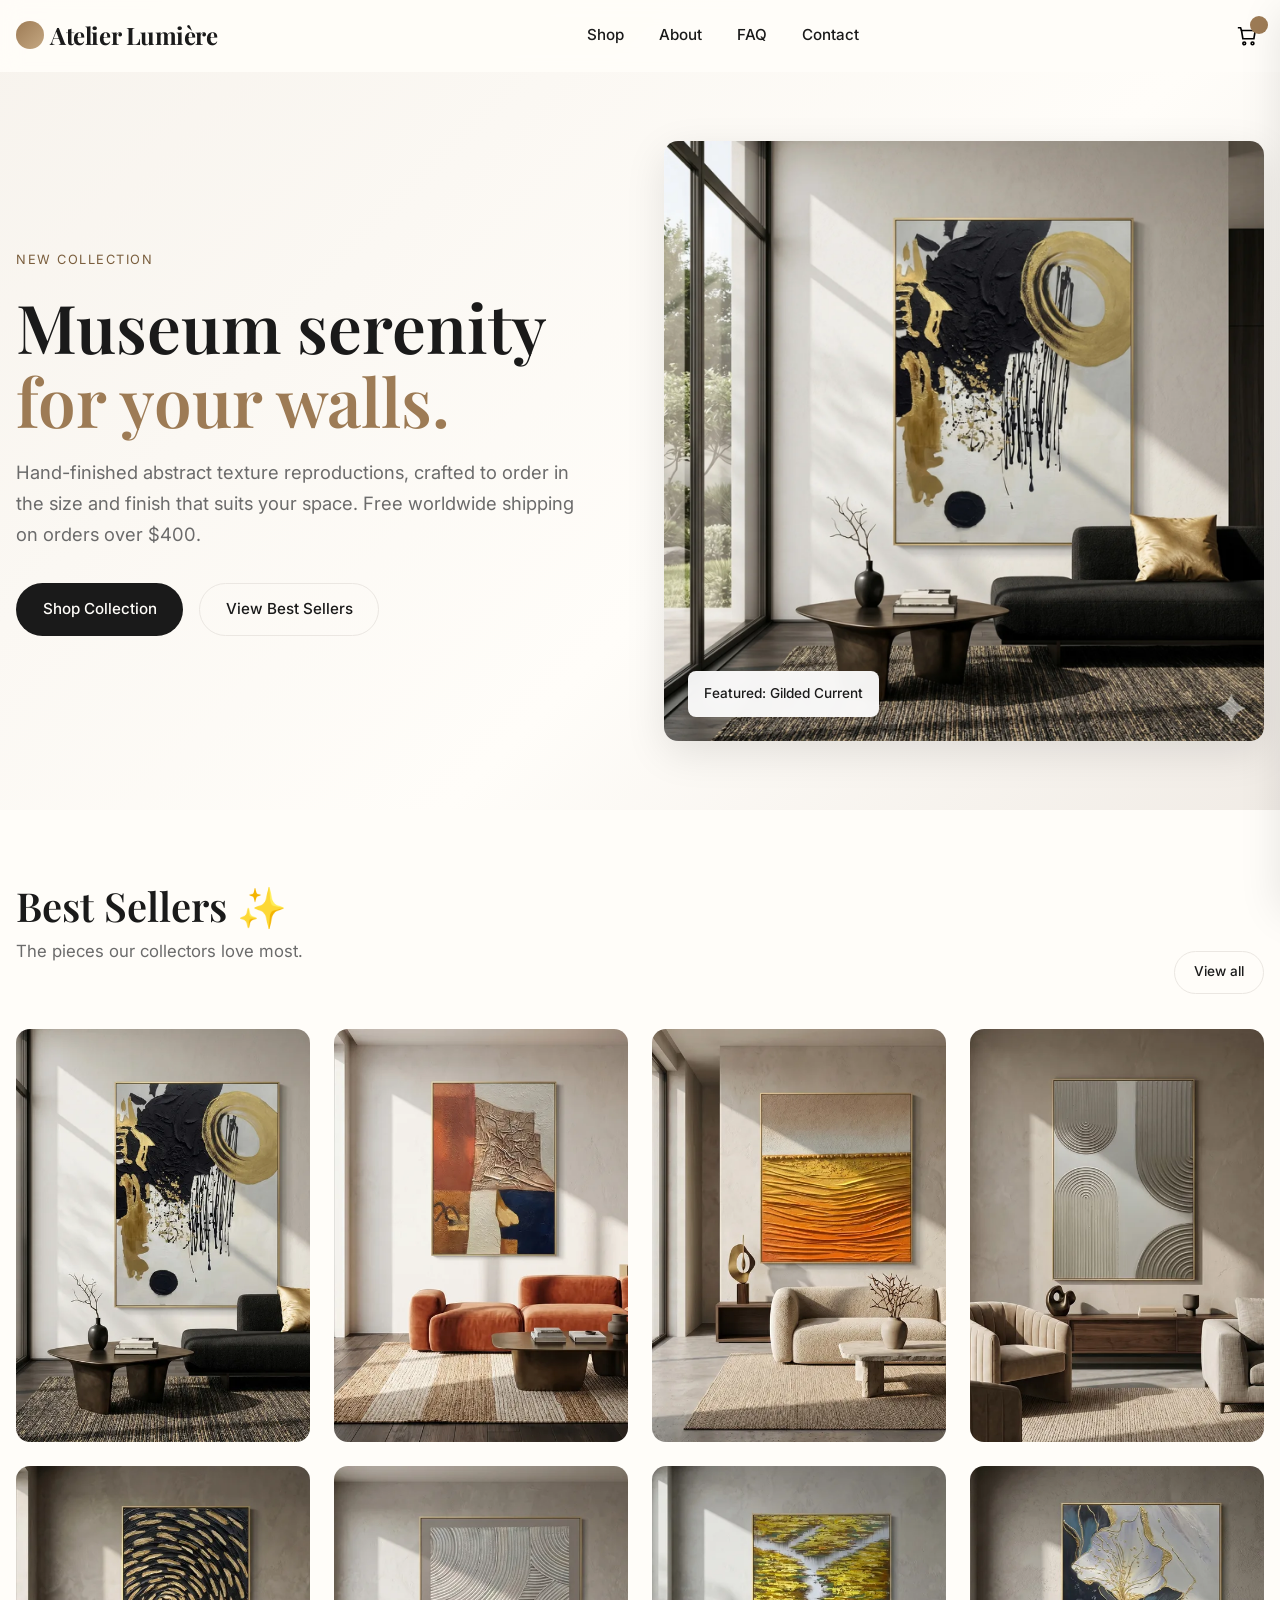
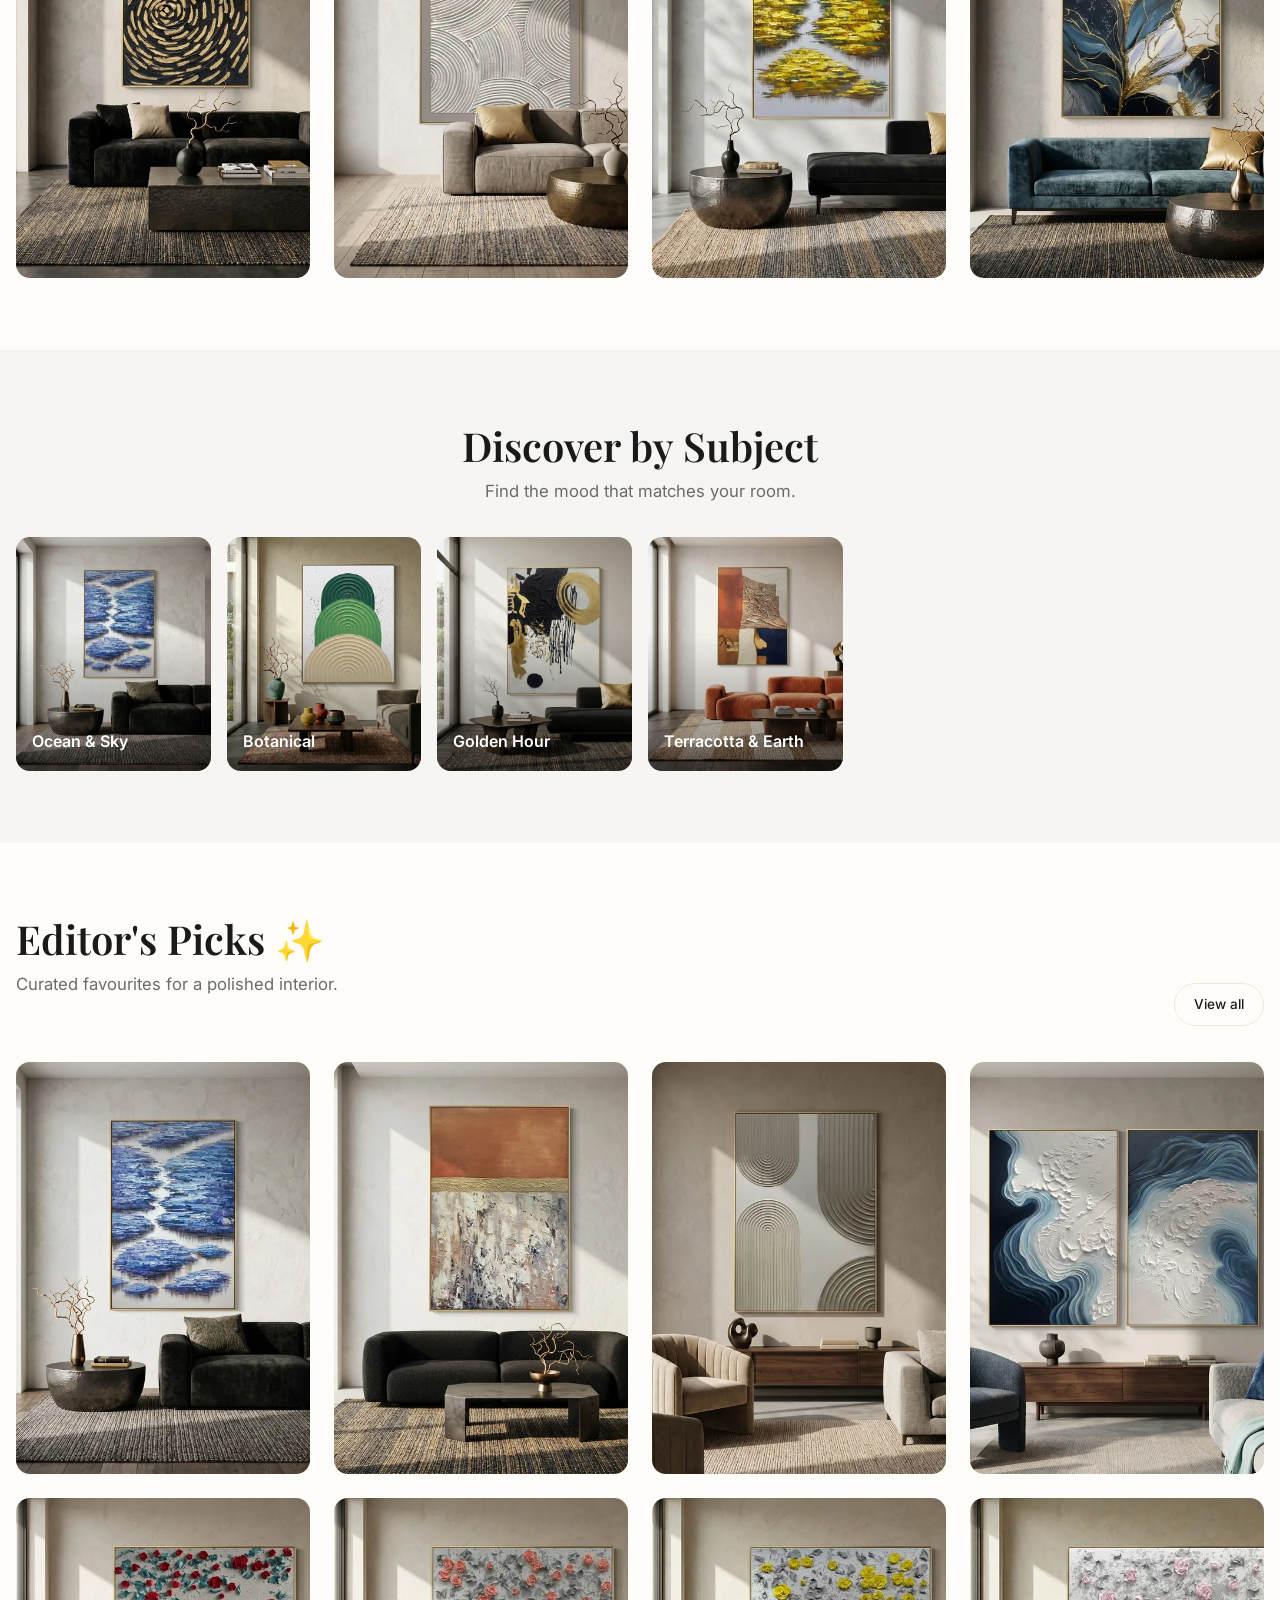
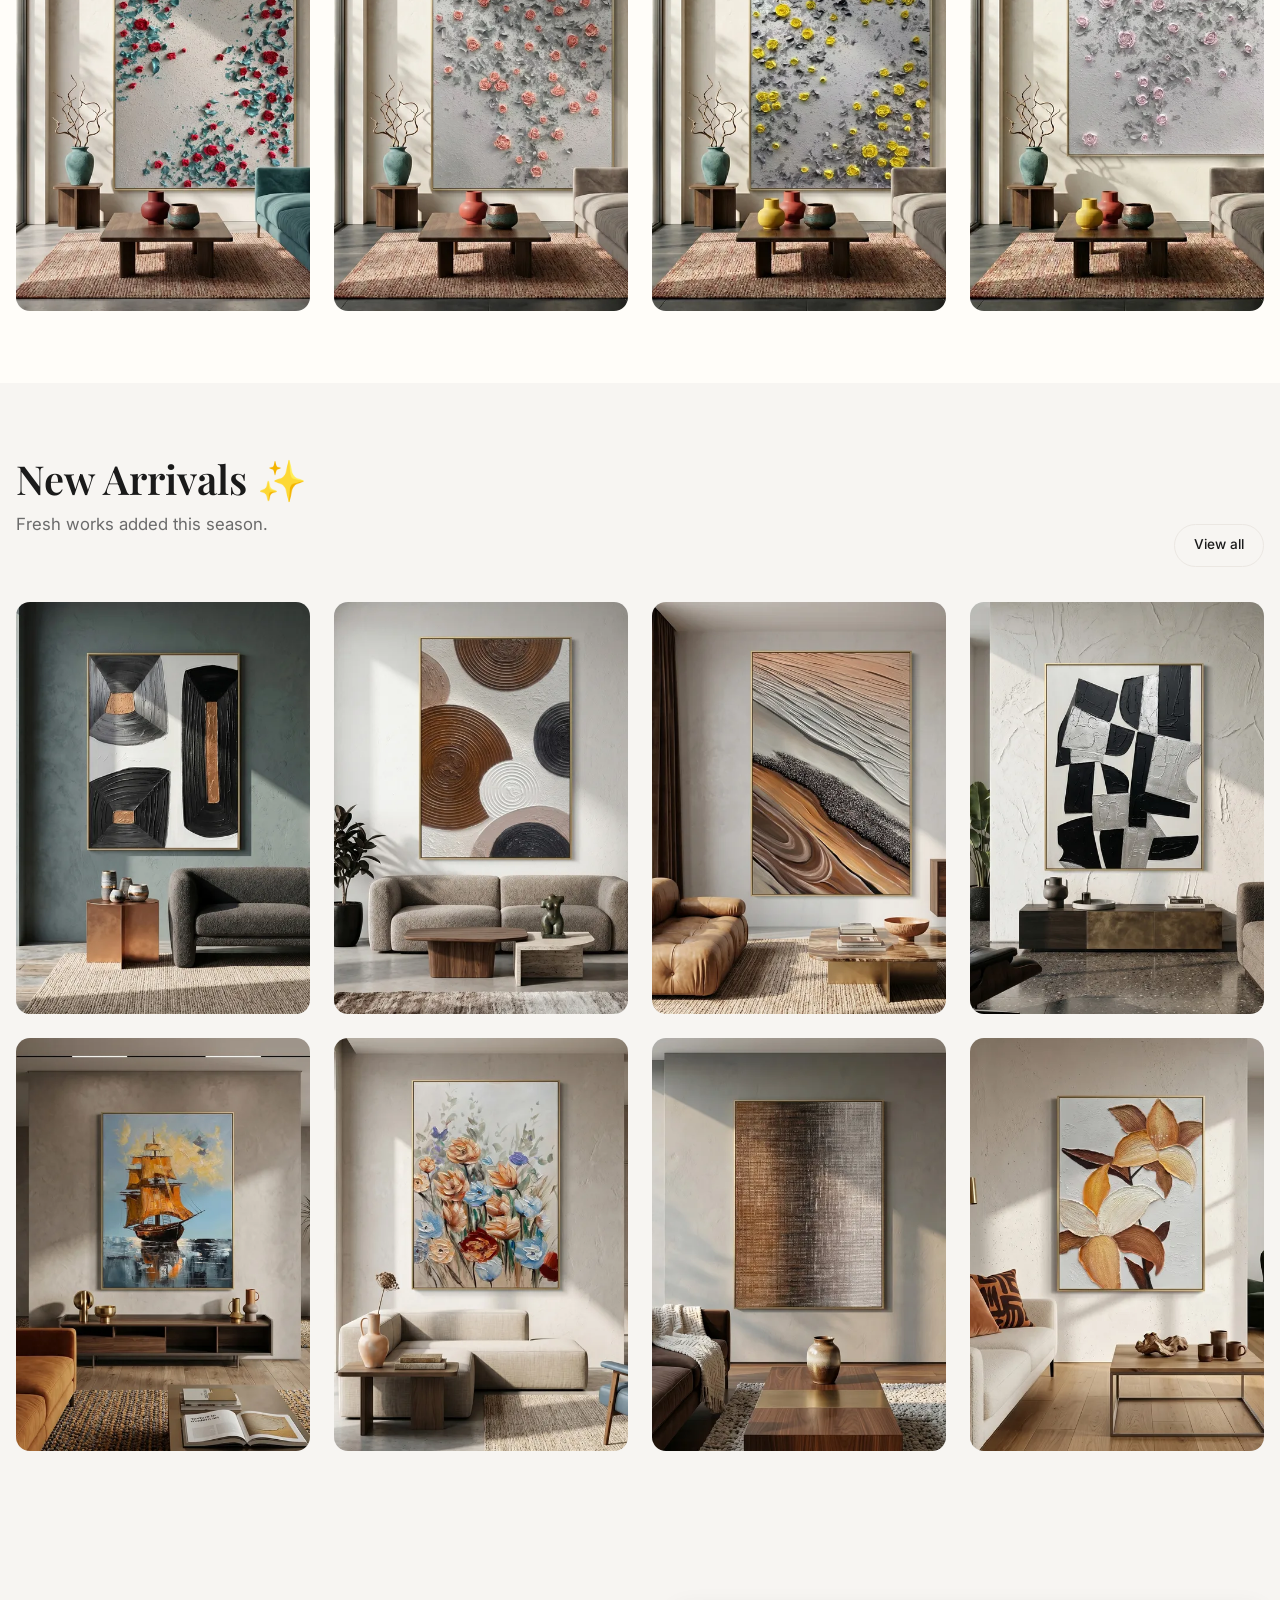
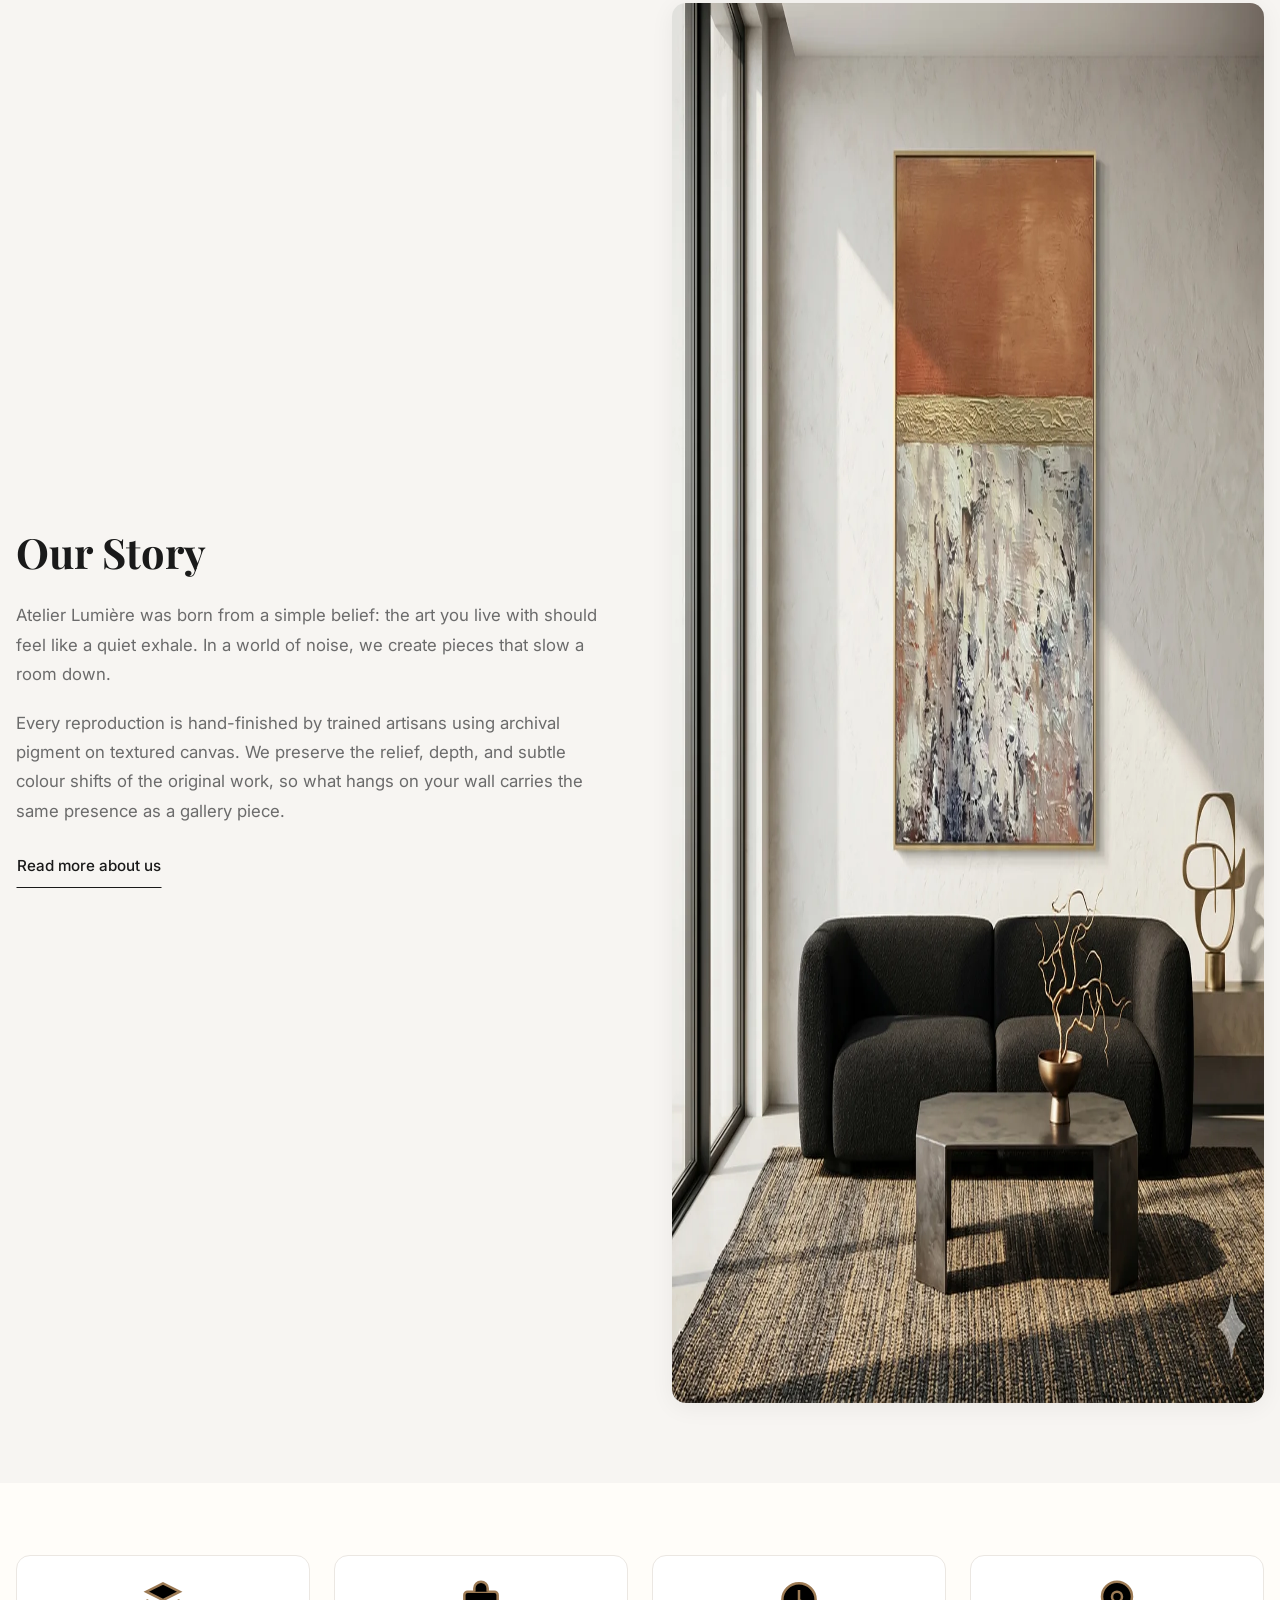
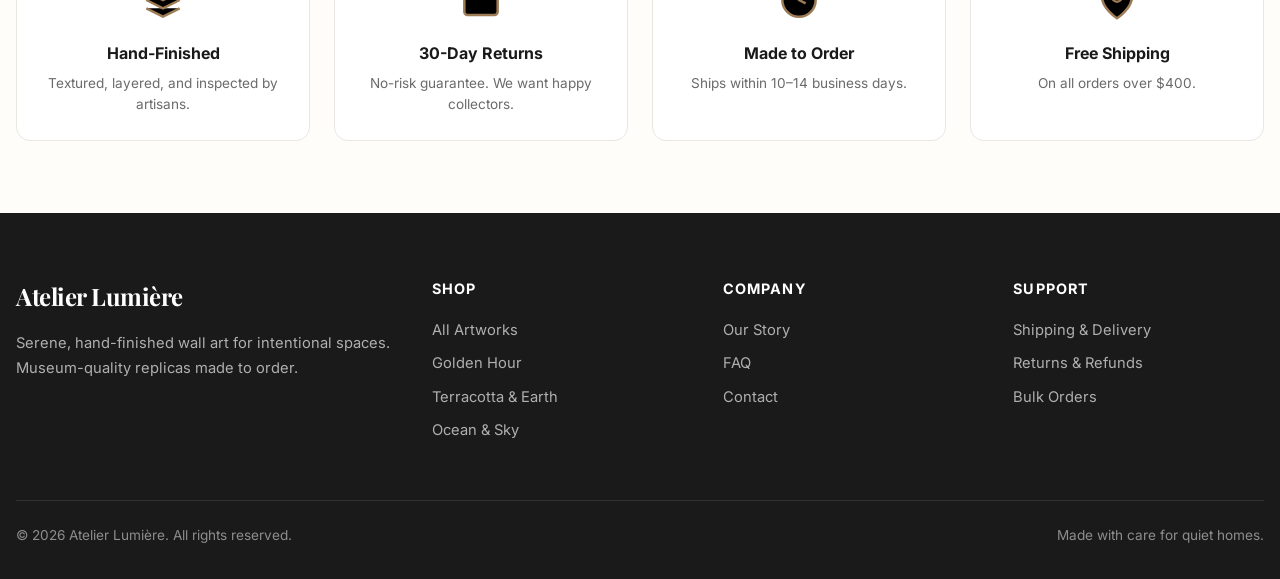
==== index.html @ 98a7af16 "Move site to repo root so static hosts (Vercel/GitHub Pages) find index.html" ====
<!DOCTYPE html>
<html lang="en">
<head>
  <meta charset="UTF-8">
  <meta name="viewport" content="width=device-width, initial-scale=1.0">
  <title>Atelier Lumière | Hand-Finished Wall Art Replicas</title>
  <meta name="description" content="Serene, hand-finished wall art reproductions. Abstract texture 3D canvases crafted to order for intentional spaces.">
  <link rel="stylesheet" href="css/style.css">
  <link rel="icon" type="image/svg+xml" href="data:image/svg+xml,%3Csvg xmlns='http://www.w3.org/2000/svg' viewBox='0 0 100 100'%3E%3Ccircle cx='50' cy='50' r='50' fill='%239d7b55'/%3E%3C/svg%3E">
</head>
<body data-page="home">
  <a class="sr-only" href="#main">Skip to content</a>

  <header class="header">
    <div class="container header-inner">
      <a href="index.html" class="logo" aria-label="Atelier Lumière home">
        <span class="logo-mark" aria-hidden="true"></span>
        Atelier Lumière
      </a>
      <nav>
        <ul class="nav-links">
          <li><a href="shop.html">Shop</a></li>
          <li><a href="about.html">About</a></li>
          <li><a href="faq.html">FAQ</a></li>
          <li><a href="contact.html">Contact</a></li>
        </ul>
      </nav>
      <div class="header-actions">
        <button class="icon-btn" data-cart-toggle aria-label="Open cart">
          <svg viewBox="0 0 24 24"><path d="M6 6h15l-1.5 9h-12z"/><circle cx="9" cy="20" r="1.5"/><circle cx="18" cy="20" r="1.5"/><path d="M6 6L5 3H2"/></svg>
          <span class="cart-count" aria-hidden="true"></span>
        </button>
        <button class="icon-btn menu-toggle" aria-label="Open menu">
          <svg viewBox="0 0 24 24"><path d="M3 6h18M3 12h18M3 18h18"/></svg>
        </button>
      </div>
    </div>
  </header>

  <main id="main">
    <section class="hero">
      <div class="container hero-grid">
        <div class="hero-content">
          <span class="hero-tag">New Collection</span>
          <h1 class="hero-title">Museum serenity <span>for your walls.</span></h1>
          <p class="hero-lead">Hand-finished abstract texture reproductions, crafted to order in the size and finish that suits your space. Free worldwide shipping on orders over $400.</p>
          <div class="hero-actions">
            <a href="shop.html" class="btn btn-primary">Shop Collection</a>
            <a href="#best-sellers" class="btn btn-outline">View Best Sellers</a>
          </div>
        </div>
        <div class="hero-image">
          <img src="assets/products/ra-001-detail.webp" alt="Featured abstract wall art in a modern living room" width="1400" height="1400">
          <div class="hero-badge">Featured: Gilded Current</div>
        </div>
      </div>
    </section>

    <section class="section" id="best-sellers">
      <div class="container">
        <div class="section-header">
          <div>
            <h2 class="section-title">Best Sellers ✨</h2>
            <p class="section-subtitle">The pieces our collectors love most.</p>
          </div>
          <a href="shop.html" class="btn btn-outline btn-sm">View all</a>
        </div>
        <div class="product-grid" id="best-sellers-grid"></div>
      </div>
    </section>

    <section class="section" style="background: var(--bg-2);">
      <div class="container">
        <div class="text-center" style="margin-bottom: 2rem;">
          <h2 class="section-title">Discover by Subject</h2>
          <p class="section-subtitle">Find the mood that matches your room.</p>
        </div>
        <div class="category-grid" id="subject-grid"></div>
      </div>
    </section>

    <section class="section">
      <div class="container">
        <div class="section-header">
          <div>
            <h2 class="section-title">Editor's Picks ✨</h2>
            <p class="section-subtitle">Curated favourites for a polished interior.</p>
          </div>
          <a href="shop.html" class="btn btn-outline btn-sm">View all</a>
        </div>
        <div class="product-grid" id="editors-grid"></div>
      </div>
    </section>

    <section class="section" style="background: var(--bg-2);">
      <div class="container">
        <div class="section-header">
          <div>
            <h2 class="section-title">New Arrivals ✨</h2>
            <p class="section-subtitle">Fresh works added this season.</p>
          </div>
          <a href="shop.html" class="btn btn-outline btn-sm">View all</a>
        </div>
        <div class="product-grid" id="new-grid"></div>
      </div>
    </section>

    <section class="story-band">
      <div class="container story-grid">
        <div class="story-text">
          <h2>Our Story</h2>
          <p>Atelier Lumière was born from a simple belief: the art you live with should feel like a quiet exhale. In a world of noise, we create pieces that slow a room down.</p>
          <p>Every reproduction is hand-finished by trained artisans using archival pigment on textured canvas. We preserve the relief, depth, and subtle colour shifts of the original work, so what hangs on your wall carries the same presence as a gallery piece.</p>
          <a href="about.html" class="btn btn-ghost">Read more about us</a>
        </div>
        <div class="story-image">
          <img src="assets/products/ra-010-detail.webp" alt="A textured wall art piece in a serene interior" width="1400" height="1400">
        </div>
      </div>
    </section>

    <section class="section">
      <div class="container">
        <div class="features-grid">
          <div class="feature">
            <svg class="feature-icon" viewBox="0 0 24 24"><path d="M12 2L2 7l10 5 10-5-10-5zM2 17l10 5 10-5M2 12l10 5 10-5"/></svg>
            <h3>Hand-Finished</h3>
            <p>Textured, layered, and inspected by artisans.</p>
          </div>
          <div class="feature">
            <svg class="feature-icon" viewBox="0 0 24 24"><rect x="2" y="7" width="20" height="14" rx="2"/><path d="M16 7V5a4 4 0 0 0-8 0v2"/></svg>
            <h3>30-Day Returns</h3>
            <p>No-risk guarantee. We want happy collectors.</p>
          </div>
          <div class="feature">
            <svg class="feature-icon" viewBox="0 0 24 24"><circle cx="12" cy="12" r="10"/><path d="M12 6v6l4 2"/></svg>
            <h3>Made to Order</h3>
            <p>Ships within 10–14 business days.</p>
          </div>
          <div class="feature">
            <svg class="feature-icon" viewBox="0 0 24 24"><path d="M21 10c0 7-9 13-9 13s-9-6-9-13a9 9 0 0 1 18 0z"/><circle cx="12" cy="10" r="3"/></svg>
            <h3>Free Shipping</h3>
            <p>On all orders over $400.</p>
          </div>
        </div>
      </div>
    </section>
  </main>

  <footer class="footer">
    <div class="container">
      <div class="footer-grid">
        <div class="footer-brand">
          <a href="index.html" class="logo" aria-label="Atelier Lumière home">
            <span class="logo-mark" aria-hidden="true"></span>
            Atelier Lumière
          </a>
          <p>Serene, hand-finished wall art for intentional spaces. Museum-quality replicas made to order.</p>
        </div>
        <div>
          <h4>Shop</h4>
          <a href="shop.html">All Artworks</a>
          <a href="shop.html?family=golden-hour">Golden Hour</a>
          <a href="shop.html?family=terracotta">Terracotta & Earth</a>
          <a href="shop.html?family=ocean-sky">Ocean &amp; Sky</a>
        </div>
        <div>
          <h4>Company</h4>
          <a href="about.html">Our Story</a>
          <a href="faq.html">FAQ</a>
          <a href="contact.html">Contact</a>
        </div>
        <div>
          <h4>Support</h4>
          <a href="faq.html">Shipping & Delivery</a>
          <a href="faq.html">Returns & Refunds</a>
          <a href="contact.html">Bulk Orders</a>
        </div>
      </div>
      <div class="footer-bottom">
        <span>&copy; <span id="year"></span> Atelier Lumière. All rights reserved.</span>
        <span>Made with care for quiet homes.</span>
      </div>
    </div>
  </footer>

  <script>document.getElementById('year').textContent = new Date().getFullYear();</script>
  <script src="js/data.js"></script>
  <script src="js/cart.js"></script>
  <script src="js/main.js"></script>
</body>
</html>
---- css/style.css ----
/* ===== Design System ===== */
@import url('https://fonts.googleapis.com/css2?family=Inter:wght@300;400;500;600&family=Playfair+Display:wght@500;600;700&display=swap');

:root {
  --bg: #fffdf9;
  --bg-2: #f7f5f2;
  --text: #1a1a1a;
  --text-muted: #6b6b6b;
  --accent: #9d7b55;
  --accent-dark: #7a5e3d;
  --accent-light: #c5a882;
  --border: #ebe7e2;
  --card: #ffffff;
  --shadow: 0 4px 24px rgba(0, 0, 0, 0.06);
  --shadow-lg: 0 12px 40px rgba(0, 0, 0, 0.10);
  --radius: 14px;
  --radius-sm: 8px;
  --font-body: 'Inter', system-ui, -apple-system, BlinkMacSystemFont, sans-serif;
  --font-heading: 'Playfair Display', Georgia, 'Times New Roman', serif;
  --max-width: 1320px;
  --header-h: 72px;
}

* { box-sizing: border-box; }
html { scroll-behavior: smooth; }
body {
  margin: 0;
  font-family: var(--font-body);
  color: var(--text);
  background: var(--bg);
  line-height: 1.6;
  -webkit-font-smoothing: antialiased;
}
img { max-width: 100%; display: block; }
a { color: inherit; text-decoration: none; }
ul, ol { margin: 0; padding: 0; list-style: none; }
h1, h2, h3, h4, h5, h6, p { margin: 0; }
button { font-family: inherit; cursor: pointer; }

.container {
  width: min(100% - 2rem, var(--max-width));
  margin: 0 auto;
}

.section { padding: 4.5rem 0; }
.section-title {
  font-family: var(--font-heading);
  font-size: clamp(1.7rem, 4vw, 2.5rem);
  font-weight: 600;
  line-height: 1.2;
  margin-bottom: 0.5rem;
}
.section-subtitle {
  color: var(--text-muted);
  font-size: 1.05rem;
  margin-bottom: 2rem;
}

/* ===== Header ===== */
.header {
  position: fixed;
  inset: 0 0 auto 0;
  z-index: 100;
  height: var(--header-h);
  background: rgba(255, 253, 249, 0.92);
  backdrop-filter: blur(10px);
  border-bottom: 1px solid transparent;
  transition: border-color 0.3s, box-shadow 0.3s;
}
.header.scrolled { border-color: var(--border); box-shadow: 0 2px 14px rgba(0,0,0,0.04); }
.header-inner {
  height: 100%;
  display: flex;
  align-items: center;
  justify-content: space-between;
  gap: 1rem;
}
.logo {
  font-family: var(--font-heading);
  font-size: 1.5rem;
  font-weight: 700;
  letter-spacing: -0.02em;
  display: flex;
  align-items: center;
  gap: 0.4rem;
}
.logo-mark {
  width: 28px; height: 28px; border-radius: 50%;
  background: linear-gradient(135deg, var(--accent), var(--accent-light));
}
.nav-links {
  display: flex;
  gap: 2.2rem;
  font-size: 0.95rem;
  font-weight: 500;
}
.nav-links a { position: relative; padding: 0.25rem 0; }
.nav-links a::after {
  content: ''; position: absolute; left: 0; right: 0; bottom: 0;
  height: 1.5px; background: var(--accent); transform: scaleX(0); transform-origin: left;
  transition: transform 0.25s;
}
.nav-links a:hover::after, .nav-links a.active::after { transform: scaleX(1); }

.header-actions { display: flex; align-items: center; gap: 1.2rem; }
.icon-btn {
  background: none; border: none; padding: 0.4rem; position: relative;
  display: inline-flex; align-items: center; justify-content: center;
}
.icon-btn svg { width: 22px; height: 22px; stroke: currentColor; fill: none; stroke-width: 1.8; }
.cart-count {
  position: absolute; top: -2px; right: -4px;
  min-width: 18px; height: 18px; border-radius: 9px;
  background: var(--accent); color: #fff; font-size: 0.65rem; font-weight: 600;
  display: grid; place-items: center; padding: 0 4px;
}
.menu-toggle { display: none; }

/* ===== Buttons ===== */
.btn {
  display: inline-flex; align-items: center; justify-content: center; gap: 0.5rem;
  padding: 0.85rem 1.6rem; border-radius: 999px; font-size: 0.95rem; font-weight: 500;
  border: 1px solid transparent; transition: transform 0.15s, background 0.2s, border-color 0.2s, color 0.2s;
}
.btn:hover { transform: translateY(-1px); }
.btn-primary { background: var(--text); color: var(--bg); }
.btn-primary:hover { background: #333; }
.btn-secondary { background: var(--accent); color: #fff; }
.btn-secondary:hover { background: var(--accent-dark); }
.btn-outline { background: transparent; color: var(--text); border-color: var(--border); }
.btn-outline:hover { border-color: var(--text); }
.btn-ghost { background: transparent; color: var(--text); padding: 0.5rem 0; border-radius: 0; border-bottom: 1px solid var(--text); }
.btn-block { width: 100%; }
.btn-sm { padding: 0.6rem 1.2rem; font-size: 0.85rem; }

/* ===== Hero ===== */
.hero {
  min-height: 90vh; padding-top: var(--header-h);
  display: grid; place-items: center; position: relative; overflow: hidden;
  background: linear-gradient(135deg, #f7f3ed 0%, #fffdf9 60%, #f1ece6 100%);
}
.hero-grid {
  display: grid; grid-template-columns: 1fr 1fr; gap: 3rem; align-items: center;
}
.hero-content { max-width: 560px; }
.hero-tag {
  display: inline-flex; align-items: center; gap: 0.5rem;
  font-size: 0.8rem; text-transform: uppercase; letter-spacing: 0.12em;
  color: var(--accent-dark); margin-bottom: 1.2rem;
}
.hero-title {
  font-family: var(--font-heading); font-size: clamp(2.4rem, 5.5vw, 4.2rem);
  font-weight: 600; line-height: 1.1; margin-bottom: 1.2rem;
}
.hero-title span { color: var(--accent); }
.hero-lead {
  font-size: 1.15rem; color: var(--text-muted); margin-bottom: 2rem; line-height: 1.7;
}
.hero-actions { display: flex; gap: 1rem; flex-wrap: wrap; }
.hero-image {
  position: relative; border-radius: var(--radius); overflow: hidden;
  box-shadow: var(--shadow-lg); background: var(--card);
}
.hero-image img { width: 100%; height: auto; object-fit: cover; }
.hero-badge {
  position: absolute; bottom: 1.5rem; left: 1.5rem;
  background: rgba(255,255,255,0.94); backdrop-filter: blur(4px);
  padding: 0.75rem 1rem; border-radius: var(--radius-sm); font-size: 0.85rem; font-weight: 500;
  box-shadow: 0 2px 12px rgba(0,0,0,0.08);
}

/* ===== Product Card ===== */
.product-grid {
  display: grid;
  grid-template-columns: repeat(4, 1fr);
  gap: 1.5rem;
}
.product-card {
  position: relative; background: var(--card); border-radius: var(--radius);
  overflow: hidden; transition: transform 0.25s, box-shadow 0.25s;
}
.product-card:hover { transform: translateY(-4px); box-shadow: var(--shadow-lg); }
.card-image {
  aspect-ratio: 1 / 1; overflow: hidden; position: relative; background: var(--bg-2);
}
.card-image img {
  width: 100%; height: 100%; object-fit: cover;
  transition: transform 0.6s cubic-bezier(0.25, 0.46, 0.45, 0.94);
}
.product-card:hover .card-image img { transform: scale(1.05); }
.quick-add {
  position: absolute; left: 0.75rem; right: 0.75rem; bottom: 0.75rem;
  opacity: 0; transform: translateY(10px); transition: opacity 0.2s, transform 0.2s;
}
.product-card:hover .quick-add { opacity: 1; transform: translateY(0); }
.card-body { padding: 1rem 1.1rem 1.2rem; }
.card-title { font-size: 1rem; font-weight: 500; margin-bottom: 0.3rem; }
.card-sku { font-size: 0.75rem; color: var(--text-muted); text-transform: uppercase; letter-spacing: 0.05em; }
.card-price { margin-top: 0.6rem; font-size: 0.95rem; font-weight: 600; }
.card-price span { color: var(--text-muted); font-weight: 400; font-size: 0.85rem; }

/* ===== Section Header ===== */
.section-header {
  display: flex; align-items: flex-end; justify-content: space-between; gap: 1rem;
  margin-bottom: 2rem;
}
.section-header .btn { margin-bottom: 0.2rem; }

/* ===== Category Cards ===== */
.category-grid {
  display: grid; grid-template-columns: repeat(6, 1fr); gap: 1rem;
}
.category-card {
  position: relative; border-radius: var(--radius); overflow: hidden; aspect-ratio: 1 / 1.2;
  display: flex; align-items: flex-end; background: var(--bg-2);
}
.category-card img {
  position: absolute; inset: 0; width: 100%; height: 100%; object-fit: cover;
  transition: transform 0.5s;
}
.category-card:hover img { transform: scale(1.06); }
.category-card::after {
  content: ''; position: absolute; inset: 0;
  background: linear-gradient(to top, rgba(0,0,0,0.45) 0%, rgba(0,0,0,0) 60%);
}
.category-label {
  position: relative; z-index: 1; padding: 1rem; color: #fff;
  font-weight: 600; font-size: 1rem; width: 100%;
}

/* ===== Trust / Features ===== */
.features-grid {
  display: grid; grid-template-columns: repeat(4, 1fr); gap: 1.5rem; text-align: center;
}
.feature {
  padding: 1.5rem; border: 1px solid var(--border); border-radius: var(--radius); background: var(--card);
}
.feature-icon { width: 40px; height: 40px; margin: 0 auto 0.8rem; stroke: var(--accent); stroke-width: 1.5; }
.feature h3 { font-size: 1rem; margin-bottom: 0.4rem; }
.feature p { font-size: 0.85rem; color: var(--text-muted); }

/* ===== Story Band ===== */
.story-band {
  background: var(--bg-2); padding: 5rem 0;
}
.story-grid {
  display: grid; grid-template-columns: 1fr 1fr; gap: 4rem; align-items: center;
}
.story-text h2 { font-family: var(--font-heading); font-size: clamp(1.8rem, 3.5vw, 2.6rem); margin-bottom: 1rem; }
.story-text p { color: var(--text-muted); margin-bottom: 1.2rem; font-size: 1.05rem; line-height: 1.75; }
.story-image { border-radius: var(--radius); overflow: hidden; box-shadow: var(--shadow); }

/* ===== Footer ===== */
.footer {
  background: #1a1a1a; color: rgba(255,255,255,0.75); padding: 4rem 0 2rem; font-size: 0.92rem;
}
.footer-grid {
  display: grid; grid-template-columns: 1.5fr repeat(3, 1fr); gap: 2.5rem; margin-bottom: 3rem;
}
.footer-brand { color: #fff; }
.footer-brand .logo { color: #fff; margin-bottom: 1rem; }
.footer-brand p { line-height: 1.7; color: rgba(255,255,255,0.65); }
.footer h4 { color: #fff; font-size: 0.9rem; text-transform: uppercase; letter-spacing: 0.08em; margin-bottom: 1.2rem; }
.footer a { display: block; color: rgba(255,255,255,0.65); margin-bottom: 0.6rem; transition: color 0.2s; }
.footer a:hover { color: #fff; }
.footer-bottom {
  border-top: 1px solid rgba(255,255,255,0.1); padding-top: 1.5rem;
  display: flex; justify-content: space-between; align-items: center; gap: 1rem;
  color: rgba(255,255,255,0.5); font-size: 0.85rem;
}

/* ===== Page Header ===== */
.page-header { padding: calc(var(--header-h) + 3rem) 0 3rem; background: var(--bg-2); text-align: center; }
.page-header h1 { font-family: var(--font-heading); font-size: clamp(2rem, 4vw, 3rem); margin-bottom: 0.6rem; }
.page-header p { color: var(--text-muted); max-width: 560px; margin: 0 auto; }

/* ===== Shop Page ===== */
.shop-layout { display: grid; grid-template-columns: 240px 1fr; gap: 2.5rem; padding: 2rem 0 4rem; }
.shop-sidebar h3 { font-size: 1rem; margin-bottom: 1rem; }
.filter-group { margin-bottom: 1.5rem; }
.filter-group label { display: flex; align-items: center; gap: 0.6rem; font-size: 0.92rem; padding: 0.35rem 0; cursor: pointer; color: var(--text-muted); transition: color 0.2s; }
.filter-group label:hover, .filter-group label.active { color: var(--text); }
.filter-group input { accent-color: var(--accent); width: 16px; height: 16px; }
.shop-toolbar { display: flex; justify-content: space-between; align-items: center; margin-bottom: 1.5rem; }
.shop-toolbar select {
  border: 1px solid var(--border); background: var(--card); padding: 0.55rem 1rem; border-radius: 999px;
  font-size: 0.9rem; color: var(--text); font-family: inherit;
}
.result-count { font-size: 0.9rem; color: var(--text-muted); }

/* ===== Product Detail ===== */
.pd-grid { display: grid; grid-template-columns: 1.1fr 0.9fr; gap: 3.5rem; padding: 2.5rem 0 4rem; }
.pd-gallery { position: sticky; top: calc(var(--header-h) + 2rem); align-self: start; }
.pd-main-image { border-radius: var(--radius); overflow: hidden; background: var(--bg-2); }
.pd-main-image img { width: 100%; height: auto; }
.pd-info { max-width: 560px; }
.pd-family { color: var(--accent); font-size: 0.8rem; text-transform: uppercase; letter-spacing: 0.1em; font-weight: 600; margin-bottom: 0.6rem; }
.pd-title { font-family: var(--font-heading); font-size: clamp(1.8rem, 3.5vw, 2.6rem); line-height: 1.15; margin-bottom: 0.4rem; }
.pd-sku { font-size: 0.8rem; color: var(--text-muted); margin-bottom: 1rem; }
.pd-price { font-size: 1.8rem; font-weight: 600; margin-bottom: 1.5rem; }
.pd-desc { color: var(--text-muted); margin-bottom: 1.5rem; line-height: 1.7; }

.option-group { margin-bottom: 1.5rem; }
.option-label { display: flex; justify-content: space-between; font-size: 0.9rem; font-weight: 600; margin-bottom: 0.6rem; }
.option-label span { color: var(--text-muted); font-weight: 400; }
.option-list { display: flex; flex-wrap: wrap; gap: 0.6rem; }
.option {
  flex: 1 1 auto; min-width: 90px; text-align: center; padding: 0.7rem 0.8rem; border: 1px solid var(--border);
  border-radius: var(--radius-sm); font-size: 0.85rem; cursor: pointer; background: var(--card); transition: 0.15s;
}
.option:hover { border-color: var(--accent-light); }
.option.selected { border-color: var(--accent); background: rgba(157, 123, 85, 0.06); box-shadow: 0 0 0 1px var(--accent); }
.option-note { font-size: 0.75rem; color: var(--text-muted); display: block; margin-top: 0.2rem; }

.add-to-cart-actions { display: flex; gap: 1rem; margin-top: 2rem; }
.qty {
  display: flex; align-items: center; border: 1px solid var(--border); border-radius: var(--radius-sm); overflow: hidden;
}
.qty button { background: none; border: none; width: 42px; height: 48px; font-size: 1.1rem; }
.qty input { width: 48px; text-align: center; border: none; font-size: 0.95rem; }

.trust-pills { display: flex; gap: 1rem; flex-wrap: wrap; margin-top: 1.5rem; }
.trust-pill {
  display: flex; align-items: center; gap: 0.4rem; font-size: 0.8rem; color: var(--text-muted);
  background: var(--bg-2); padding: 0.4rem 0.8rem; border-radius: 999px;
}
.trust-pill svg { width: 14px; height: 14px; stroke: var(--accent); }

/* ===== Cart Drawer ===== */
.cart-overlay {
  position: fixed; inset: 0; background: rgba(0,0,0,0.35); z-index: 200; opacity: 0; pointer-events: none;
  transition: opacity 0.25s;
}
.cart-overlay.open { opacity: 1; pointer-events: auto; }
.cart-drawer {
  position: fixed; top: 0; right: 0; bottom: 0; width: min(100%, 420px); background: var(--card); z-index: 201;
  transform: translateX(100%); transition: transform 0.3s cubic-bezier(0.25, 0.46, 0.45, 0.94);
  display: flex; flex-direction: column; box-shadow: var(--shadow-lg);
}
.cart-drawer.open { transform: translateX(0); }
.cart-header { padding: 1.2rem; border-bottom: 1px solid var(--border); display: flex; justify-content: space-between; align-items: center; }
.cart-header h2 { font-family: var(--font-heading); font-size: 1.4rem; }
.cart-close { background: none; border: none; font-size: 1.4rem; line-height: 1; color: var(--text-muted); }
.cart-items { flex: 1; overflow-y: auto; padding: 1rem 1.2rem; }
.cart-item { display: flex; gap: 1rem; padding: 1rem 0; border-bottom: 1px solid var(--border); }
.cart-item img { width: 80px; height: 80px; object-fit: cover; border-radius: var(--radius-sm); }
.cart-item-info { flex: 1; }
.cart-item-name { font-weight: 500; font-size: 0.95rem; margin-bottom: 0.2rem; }
.cart-item-meta { font-size: 0.78rem; color: var(--text-muted); margin-bottom: 0.5rem; }
.cart-item-qty { display: flex; align-items: center; gap: 0.5rem; }
.cart-item-qty button { width: 26px; height: 26px; border-radius: 50%; border: 1px solid var(--border); background: none; font-size: 0.85rem; }
.cart-item-qty span { font-size: 0.85rem; min-width: 20px; text-align: center; }
.cart-item-price { font-weight: 600; font-size: 0.95rem; }
.cart-item-remove { color: var(--text-muted); font-size: 0.75rem; text-decoration: underline; background: none; border: none; padding: 0; margin-top: 0.5rem; }
.cart-empty { text-align: center; padding: 3rem 1rem; color: var(--text-muted); }
.cart-footer { padding: 1.2rem; border-top: 1px solid var(--border); }
.cart-subtotal { display: flex; justify-content: space-between; font-size: 1.1rem; font-weight: 600; margin-bottom: 1rem; }
.cart-note { font-size: 0.8rem; color: var(--text-muted); margin-bottom: 1rem; }

/* ===== FAQ Accordion ===== */
.accordion { max-width: 760px; margin: 0 auto; }
.accordion-item { border-bottom: 1px solid var(--border); }
.accordion-trigger {
  width: 100%; text-align: left; background: none; border: none; padding: 1.2rem 0;
  font-size: 1.05rem; font-weight: 500; display: flex; justify-content: space-between; align-items: center;
}
.accordion-trigger svg { width: 18px; height: 18px; transition: transform 0.2s; }
.accordion-item.open .accordion-trigger svg { transform: rotate(45deg); }
.accordion-content {
  max-height: 0; overflow: hidden; transition: max-height 0.25s ease-out;
}
.accordion-content-inner { padding: 0 0 1.2rem; color: var(--text-muted); line-height: 1.7; }

/* ===== Forms ===== */
.form-group { margin-bottom: 1.2rem; }
.form-group label { display: block; font-size: 0.85rem; font-weight: 500; margin-bottom: 0.4rem; }
.form-group input, .form-group textarea, .form-group select {
  width: 100%; border: 1px solid var(--border); border-radius: var(--radius-sm); padding: 0.8rem 1rem;
  font-family: inherit; font-size: 0.95rem; background: var(--card); transition: border-color 0.2s;
}
.form-group input:focus, .form-group textarea:focus, .form-group select:focus { outline: none; border-color: var(--accent); }
.contact-grid { display: grid; grid-template-columns: 1fr 1fr; gap: 3rem; align-items: start; }

/* ===== Toast ===== */
.toast {
  position: fixed; bottom: 1.5rem; left: 50%; transform: translateX(-50%) translateY(120%);
  background: var(--text); color: #fff; padding: 0.85rem 1.4rem; border-radius: 999px; font-size: 0.9rem;
  z-index: 300; box-shadow: var(--shadow-lg); transition: transform 0.3s;
}
.toast.show { transform: translateX(-50%) translateY(0); }

/* ===== Mobile ===== */
@media (max-width: 1024px) {
  .product-grid { grid-template-columns: repeat(3, 1fr); }
  .category-grid { grid-template-columns: repeat(3, 1fr); }
  .features-grid { grid-template-columns: repeat(2, 1fr); }
  .pd-grid { gap: 2rem; }
}

@media (max-width: 768px) {
  :root { --header-h: 64px; }
  .nav-links {
    position: fixed; inset: var(--header-h) 0 auto 0; background: var(--bg); flex-direction: column;
    padding: 1.5rem; gap: 1.2rem; border-bottom: 1px solid var(--border); transform: translateY(-120%); transition: transform 0.3s;
  }
  .nav-links.open { transform: translateY(0); }
  .menu-toggle { display: inline-flex; }
  .hero-grid { grid-template-columns: 1fr; }
  .hero-image { order: -1; }
  .product-grid { grid-template-columns: repeat(2, 1fr); gap: 1rem; }
  .category-grid { grid-template-columns: repeat(2, 1fr); }
  .features-grid { grid-template-columns: 1fr; }
  .story-grid, .contact-grid, .shop-layout { grid-template-columns: 1fr; }
  .pd-grid { grid-template-columns: 1fr; }
  .pd-gallery { position: static; }
  .footer-grid { grid-template-columns: 1fr 1fr; }
  .add-to-cart-actions { flex-direction: column; }
  .section-header { flex-direction: column; align-items: flex-start; gap: 0.5rem; }
}

@media (max-width: 480px) {
  .product-grid { grid-template-columns: 1fr; }
  .category-grid { grid-template-columns: 1fr 1fr; }
  .footer-grid { grid-template-columns: 1fr; }
  .hero-actions { flex-direction: column; }
  .hero-actions .btn { width: 100%; }
}

/* ===== Utility ===== */
.text-center { text-align: center; }
.sr-only { position: absolute; width: 1px; height: 1px; padding: 0; margin: -1px; overflow: hidden; clip: rect(0,0,0,0); border: 0; }
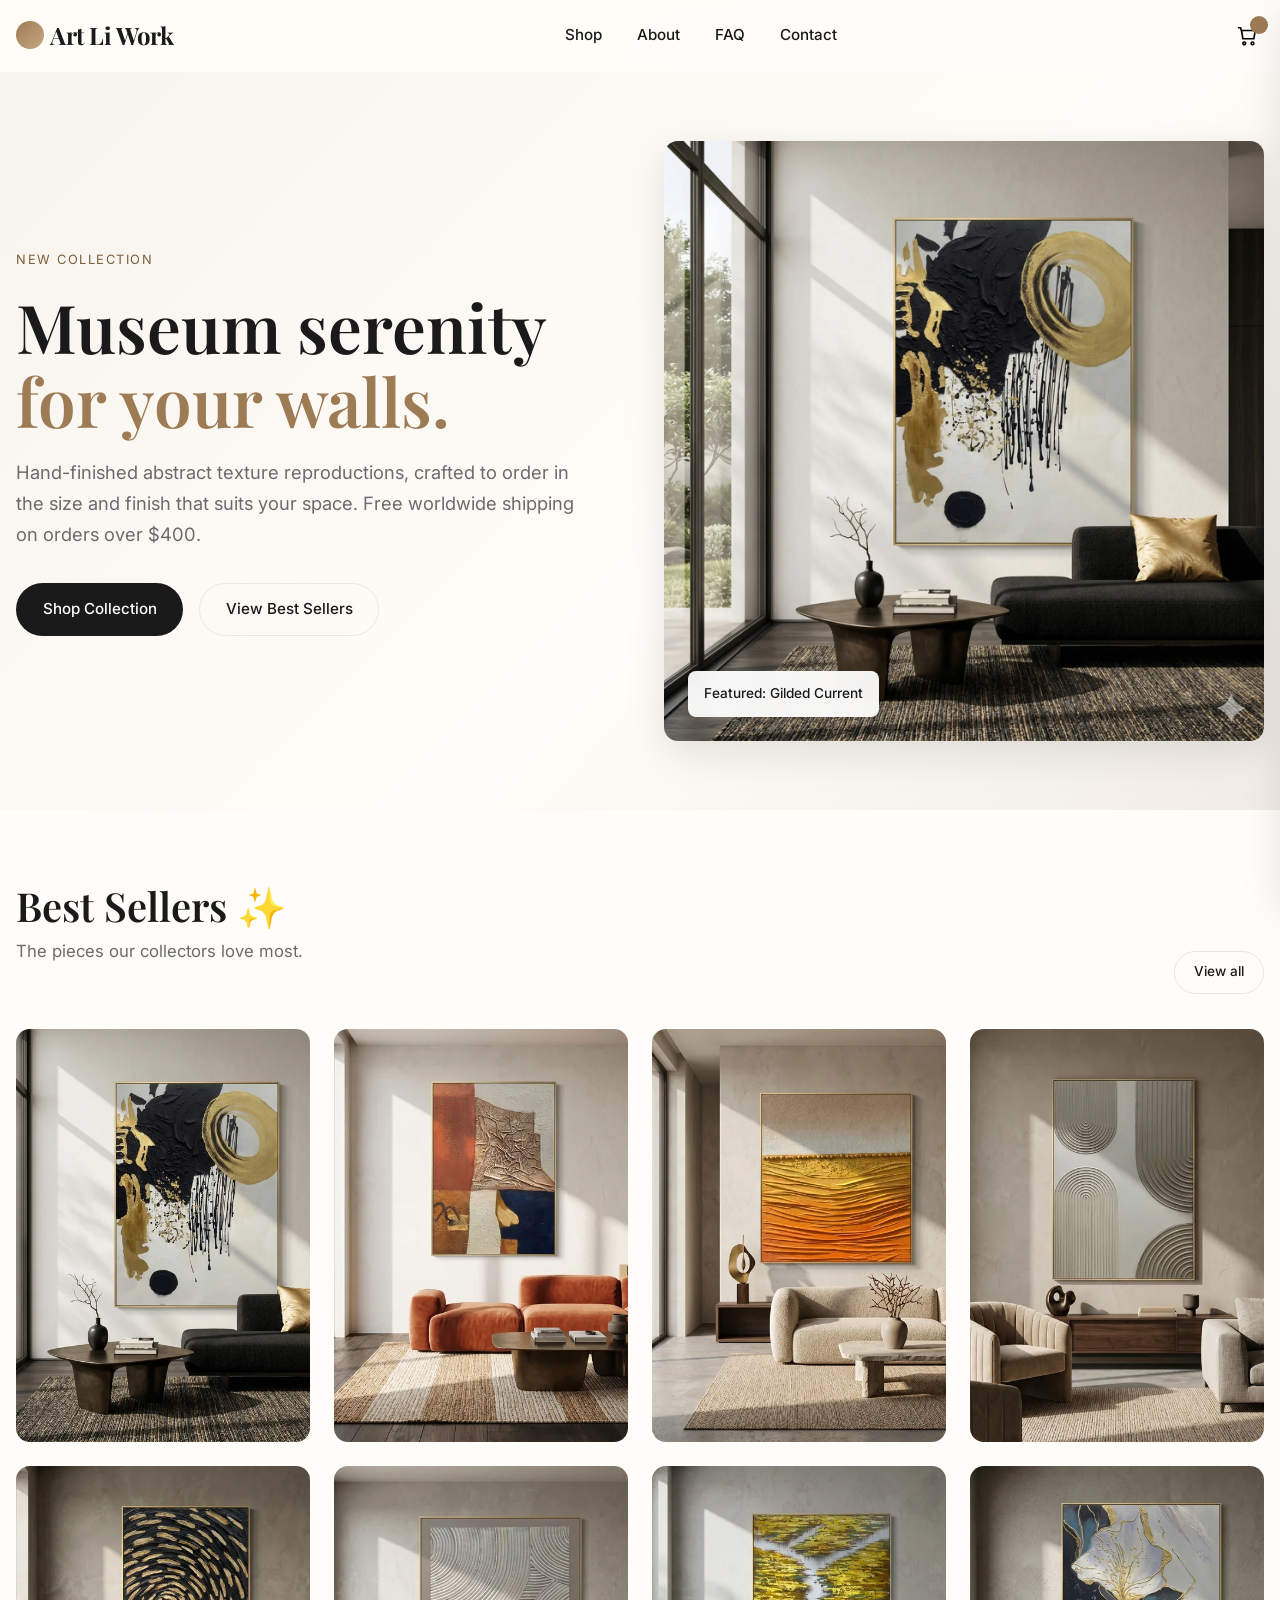
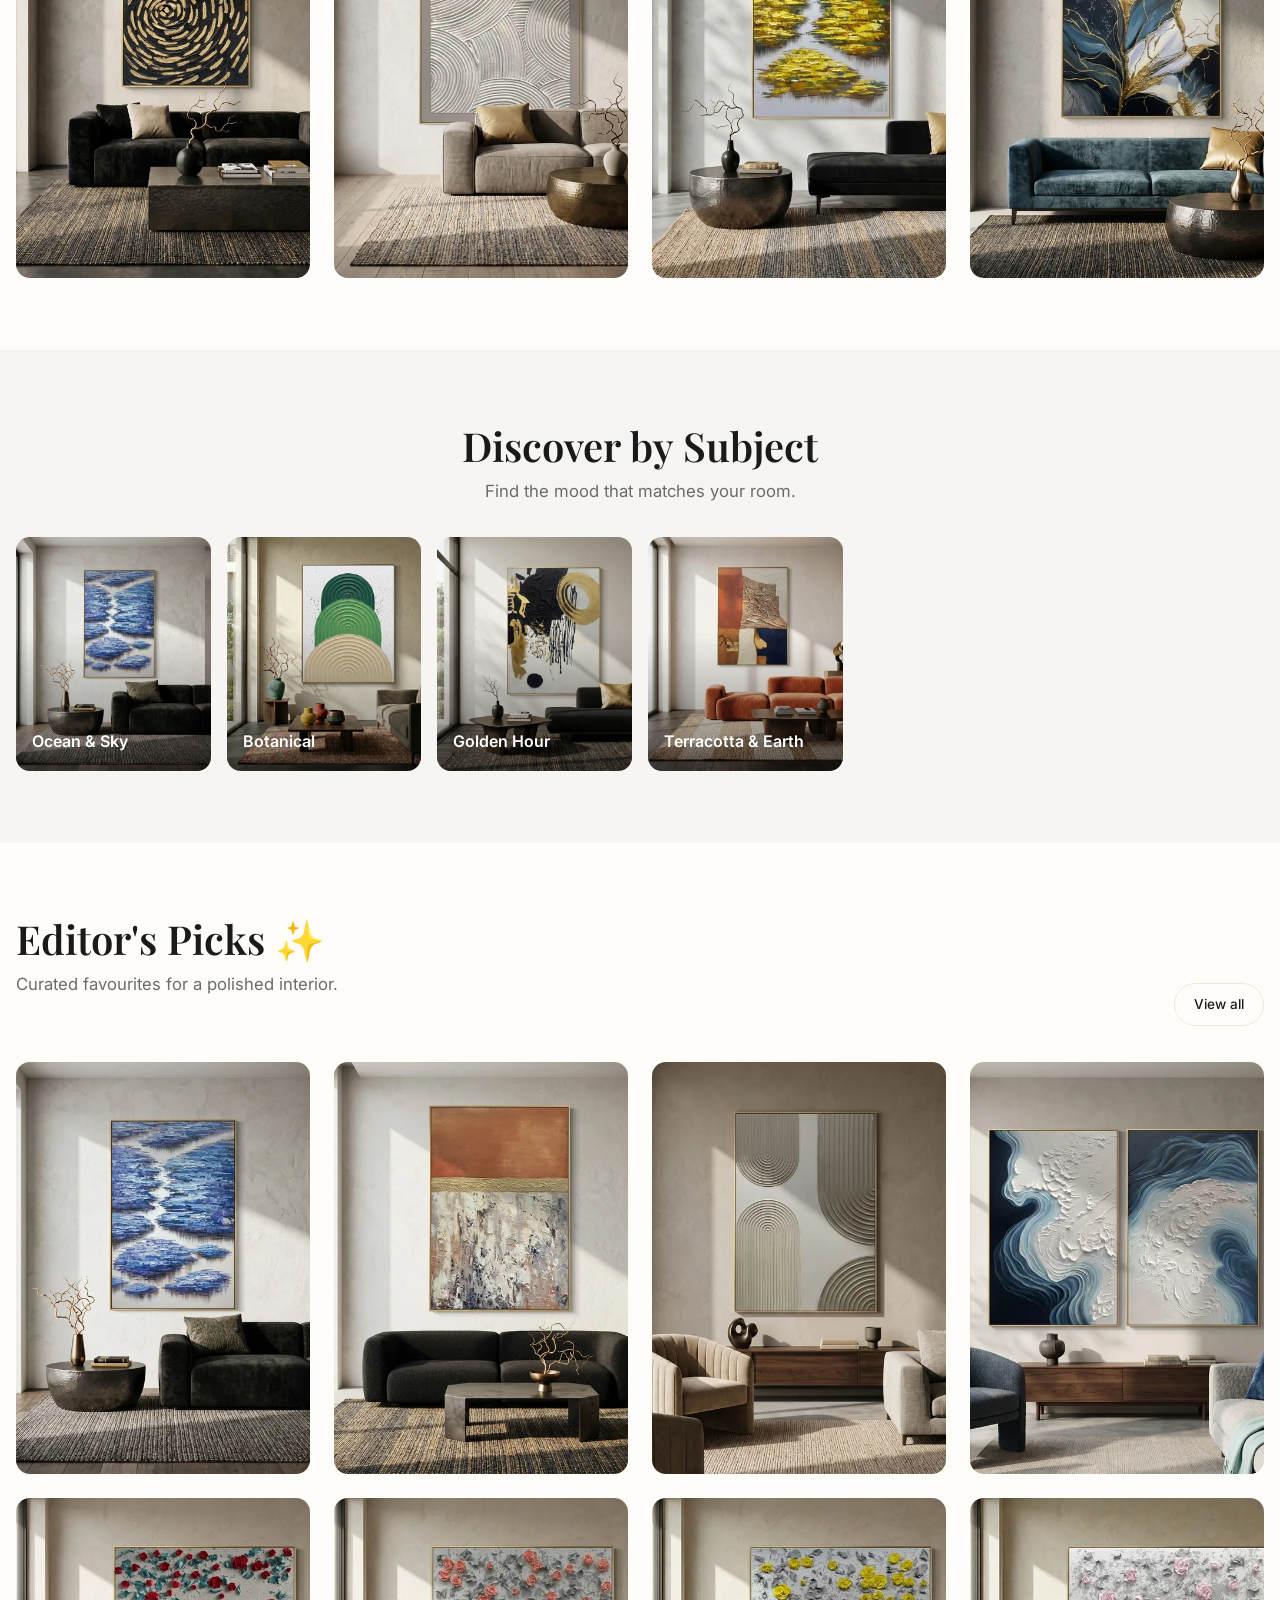
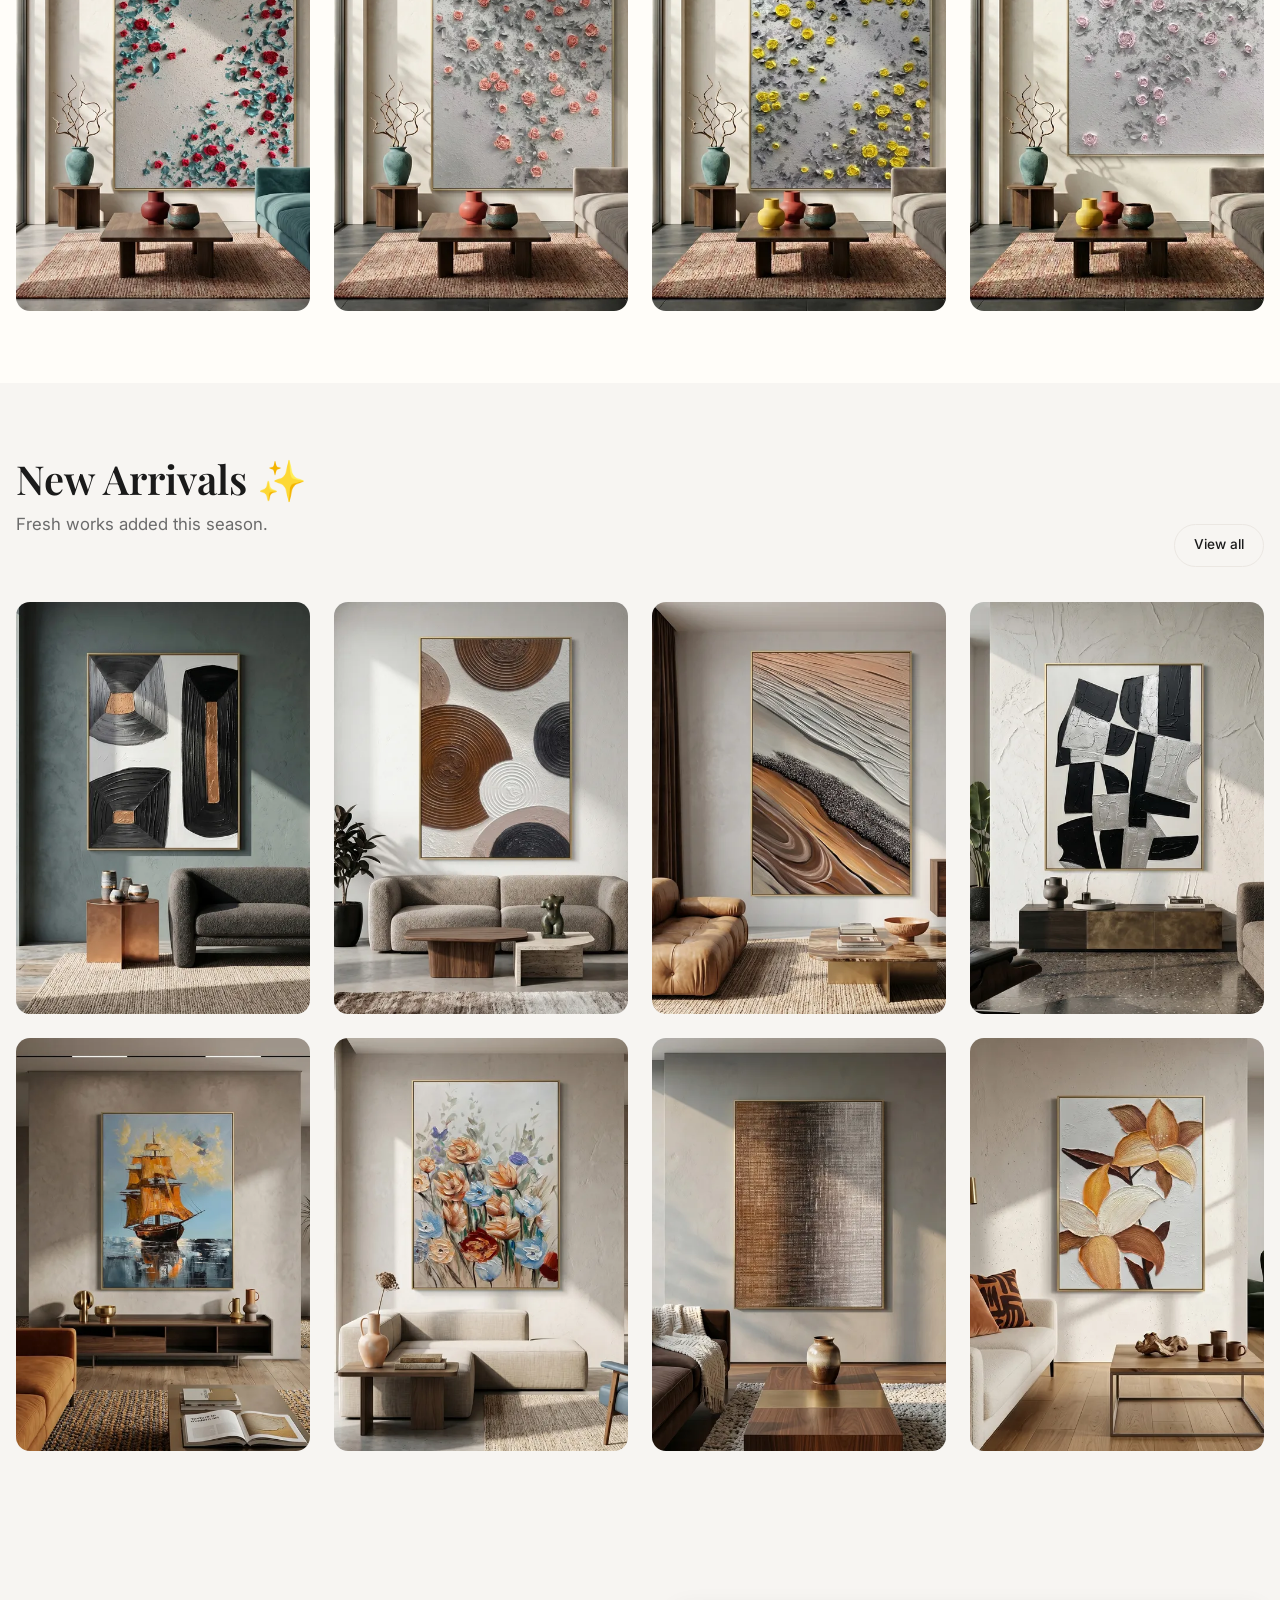
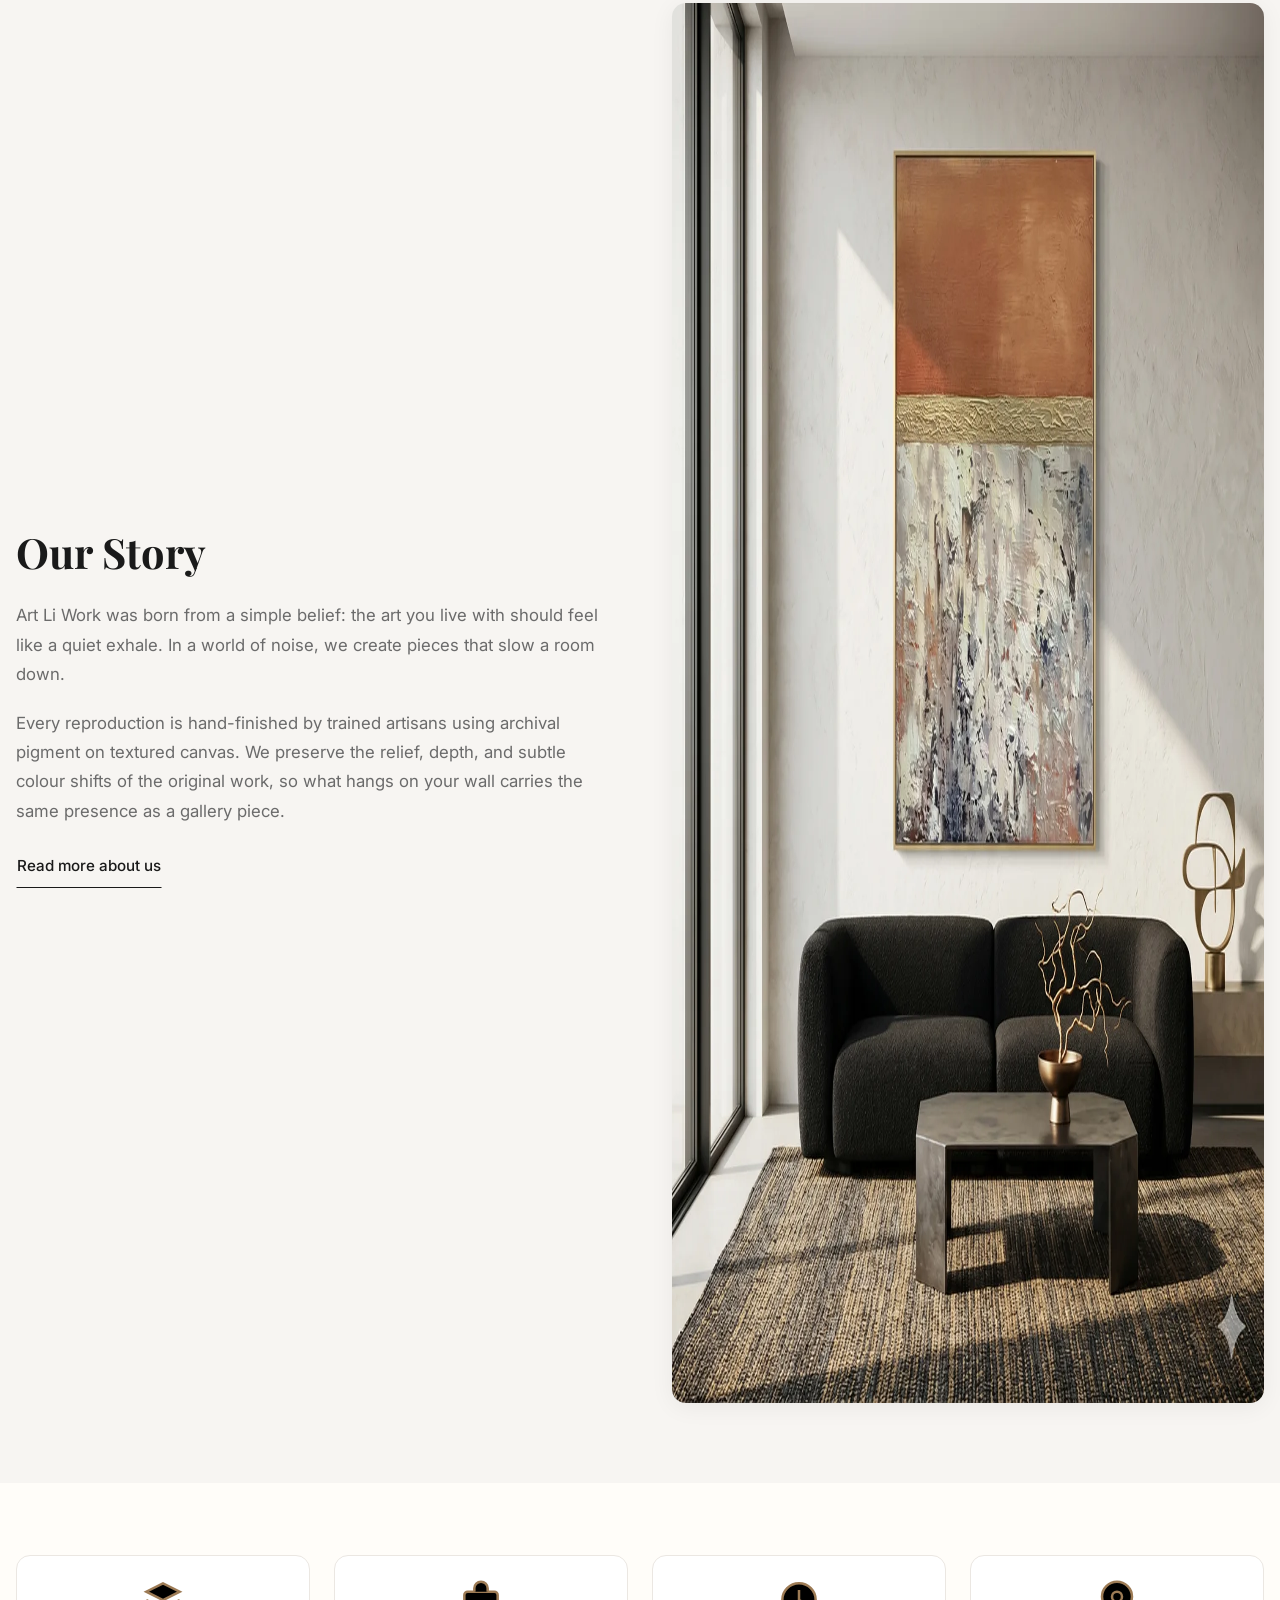
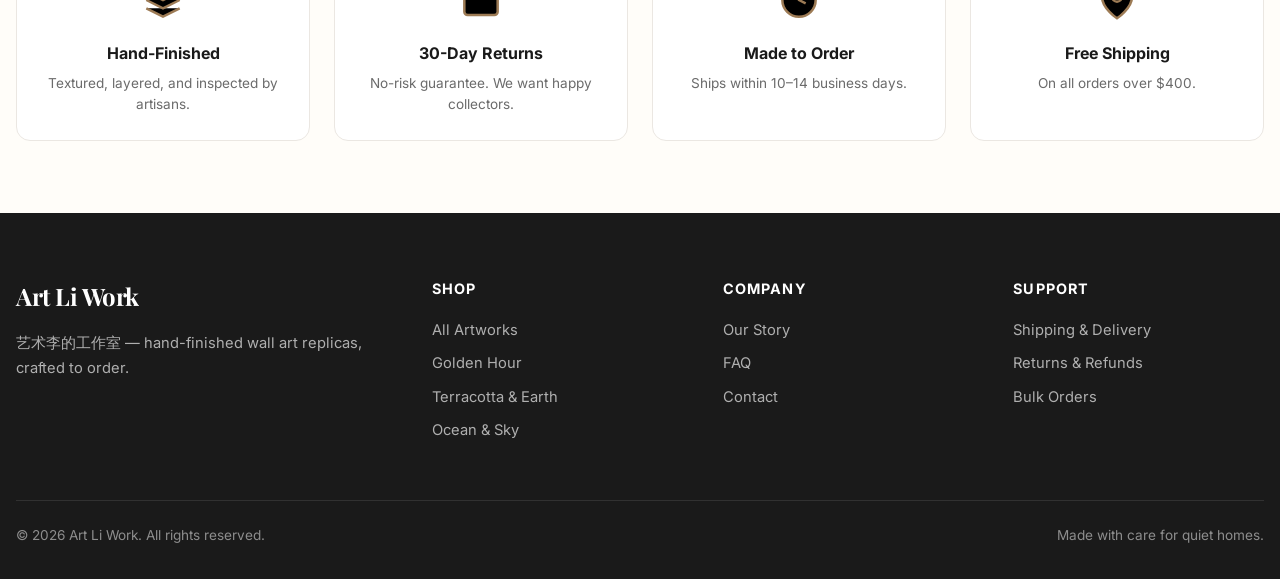
==== commit e4611ff0: "Rename brand to Art Li Work (艺术李的工作室), update contact email" ====
--- a/index.html
+++ b/index.html
@@ -3,7 +3,7 @@
 <head>
   <meta charset="UTF-8">
   <meta name="viewport" content="width=device-width, initial-scale=1.0">
-  <title>Atelier Lumière | Hand-Finished Wall Art Replicas</title>
+  <title>Art Li Work | Hand-Finished Wall Art Replicas</title>
   <meta name="description" content="Serene, hand-finished wall art reproductions. Abstract texture 3D canvases crafted to order for intentional spaces.">
   <link rel="stylesheet" href="css/style.css">
   <link rel="icon" type="image/svg+xml" href="data:image/svg+xml,%3Csvg xmlns='http://www.w3.org/2000/svg' viewBox='0 0 100 100'%3E%3Ccircle cx='50' cy='50' r='50' fill='%239d7b55'/%3E%3C/svg%3E">
@@ -13,9 +13,9 @@
 
   <header class="header">
     <div class="container header-inner">
-      <a href="index.html" class="logo" aria-label="Atelier Lumière home">
+      <a href="index.html" class="logo" aria-label="Art Li Work home">
         <span class="logo-mark" aria-hidden="true"></span>
-        Atelier Lumière
+        Art Li Work
       </a>
       <nav>
         <ul class="nav-links">
@@ -109,7 +109,7 @@
       <div class="container story-grid">
         <div class="story-text">
           <h2>Our Story</h2>
-          <p>Atelier Lumière was born from a simple belief: the art you live with should feel like a quiet exhale. In a world of noise, we create pieces that slow a room down.</p>
+          <p>Art Li Work was born from a simple belief: the art you live with should feel like a quiet exhale. In a world of noise, we create pieces that slow a room down.</p>
           <p>Every reproduction is hand-finished by trained artisans using archival pigment on textured canvas. We preserve the relief, depth, and subtle colour shifts of the original work, so what hangs on your wall carries the same presence as a gallery piece.</p>
           <a href="about.html" class="btn btn-ghost">Read more about us</a>
         </div>
@@ -151,11 +151,11 @@
     <div class="container">
       <div class="footer-grid">
         <div class="footer-brand">
-          <a href="index.html" class="logo" aria-label="Atelier Lumière home">
+          <a href="index.html" class="logo" aria-label="Art Li Work home">
             <span class="logo-mark" aria-hidden="true"></span>
-            Atelier Lumière
+            Art Li Work
           </a>
-          <p>Serene, hand-finished wall art for intentional spaces. Museum-quality replicas made to order.</p>
+          <p>艺术李的工作室 — hand-finished wall art replicas, crafted to order.</p>
         </div>
         <div>
           <h4>Shop</h4>
@@ -178,7 +178,7 @@
         </div>
       </div>
       <div class="footer-bottom">
-        <span>&copy; <span id="year"></span> Atelier Lumière. All rights reserved.</span>
+        <span>&copy; <span id="year"></span> Art Li Work. All rights reserved.</span>
         <span>Made with care for quiet homes.</span>
       </div>
     </div>
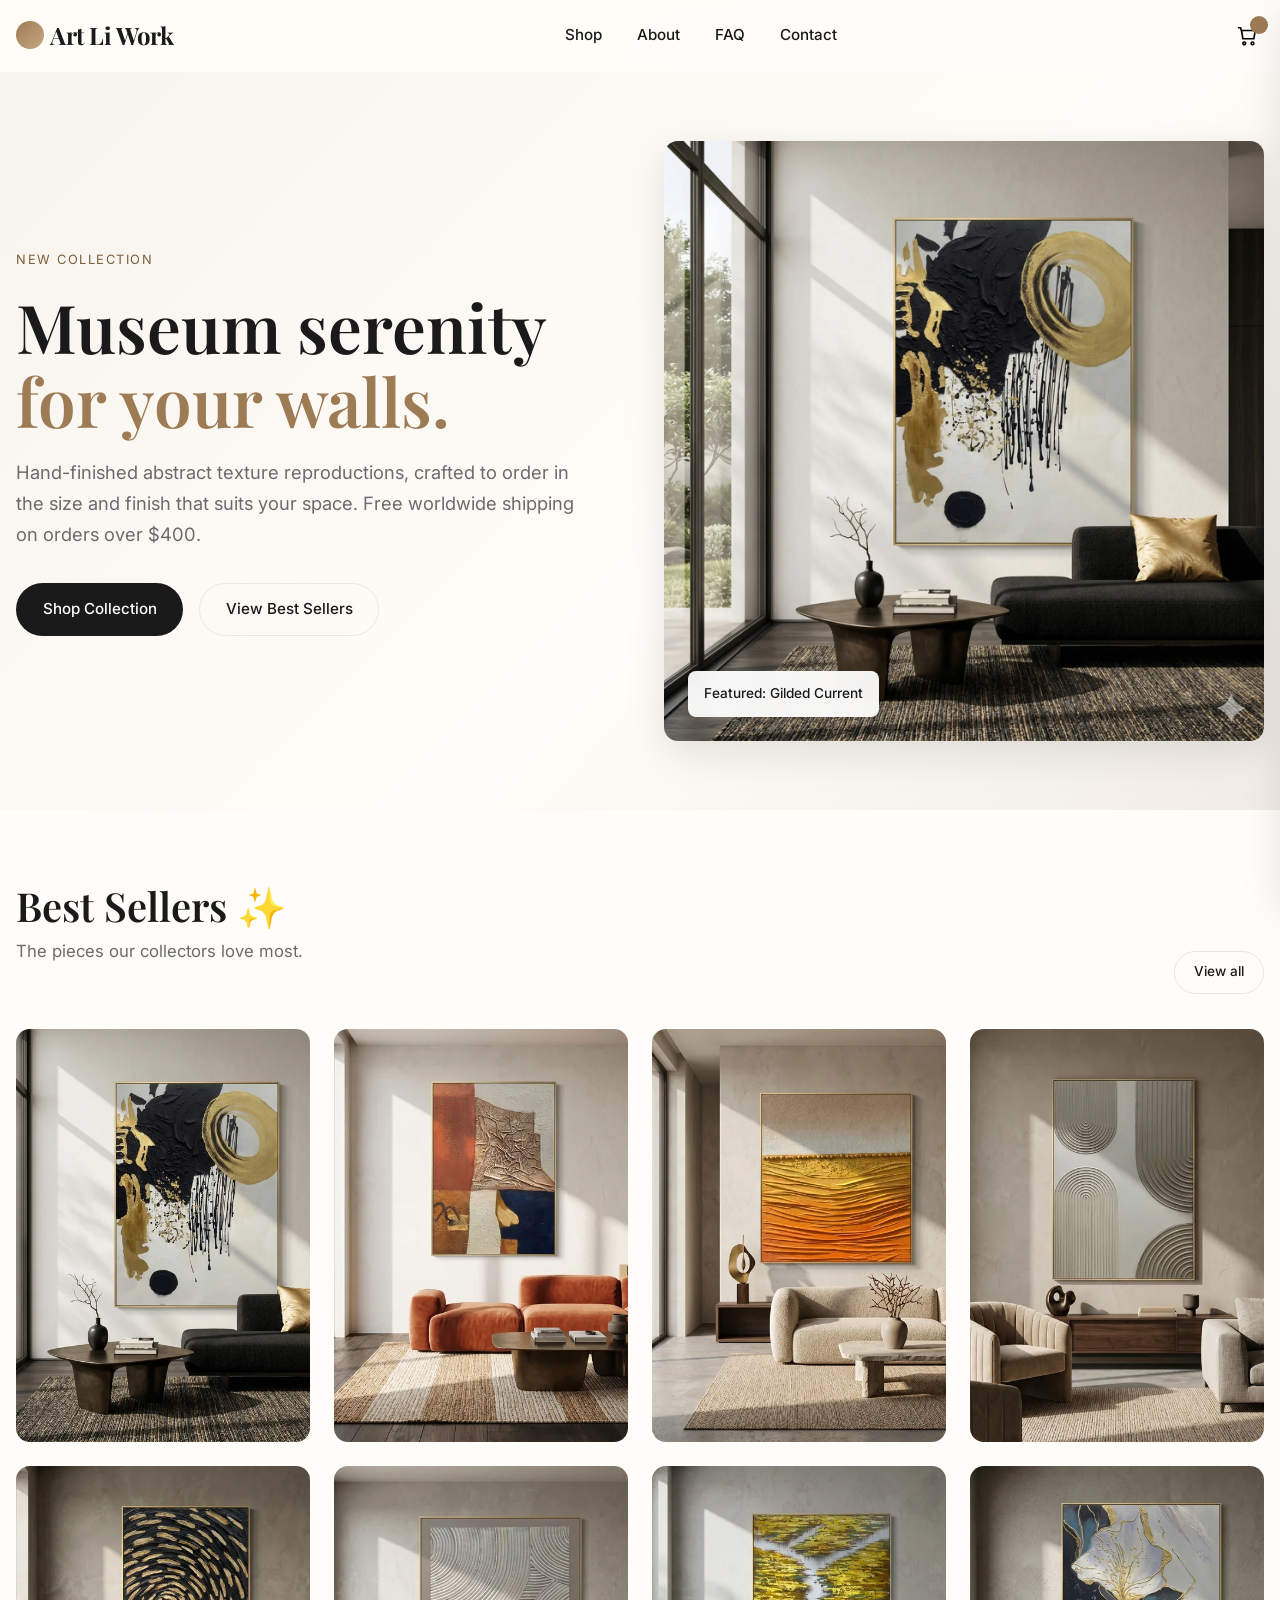
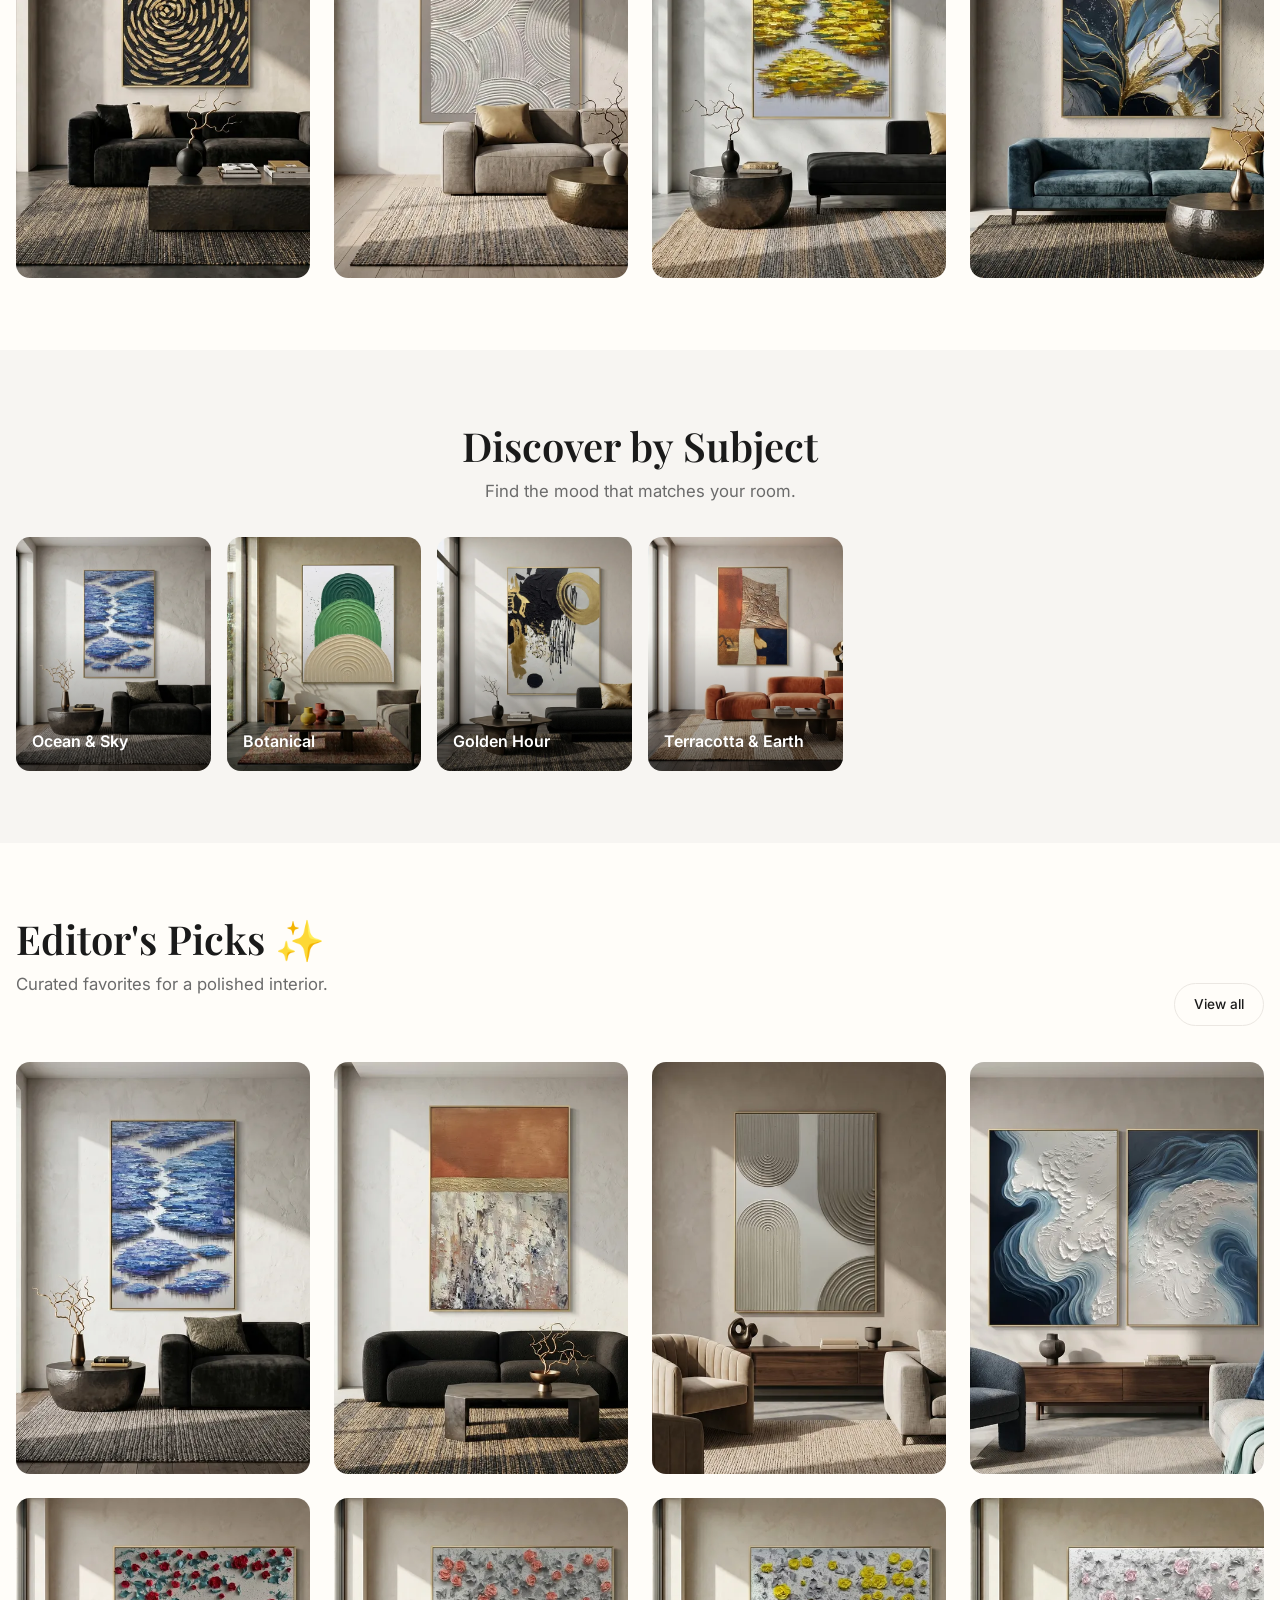
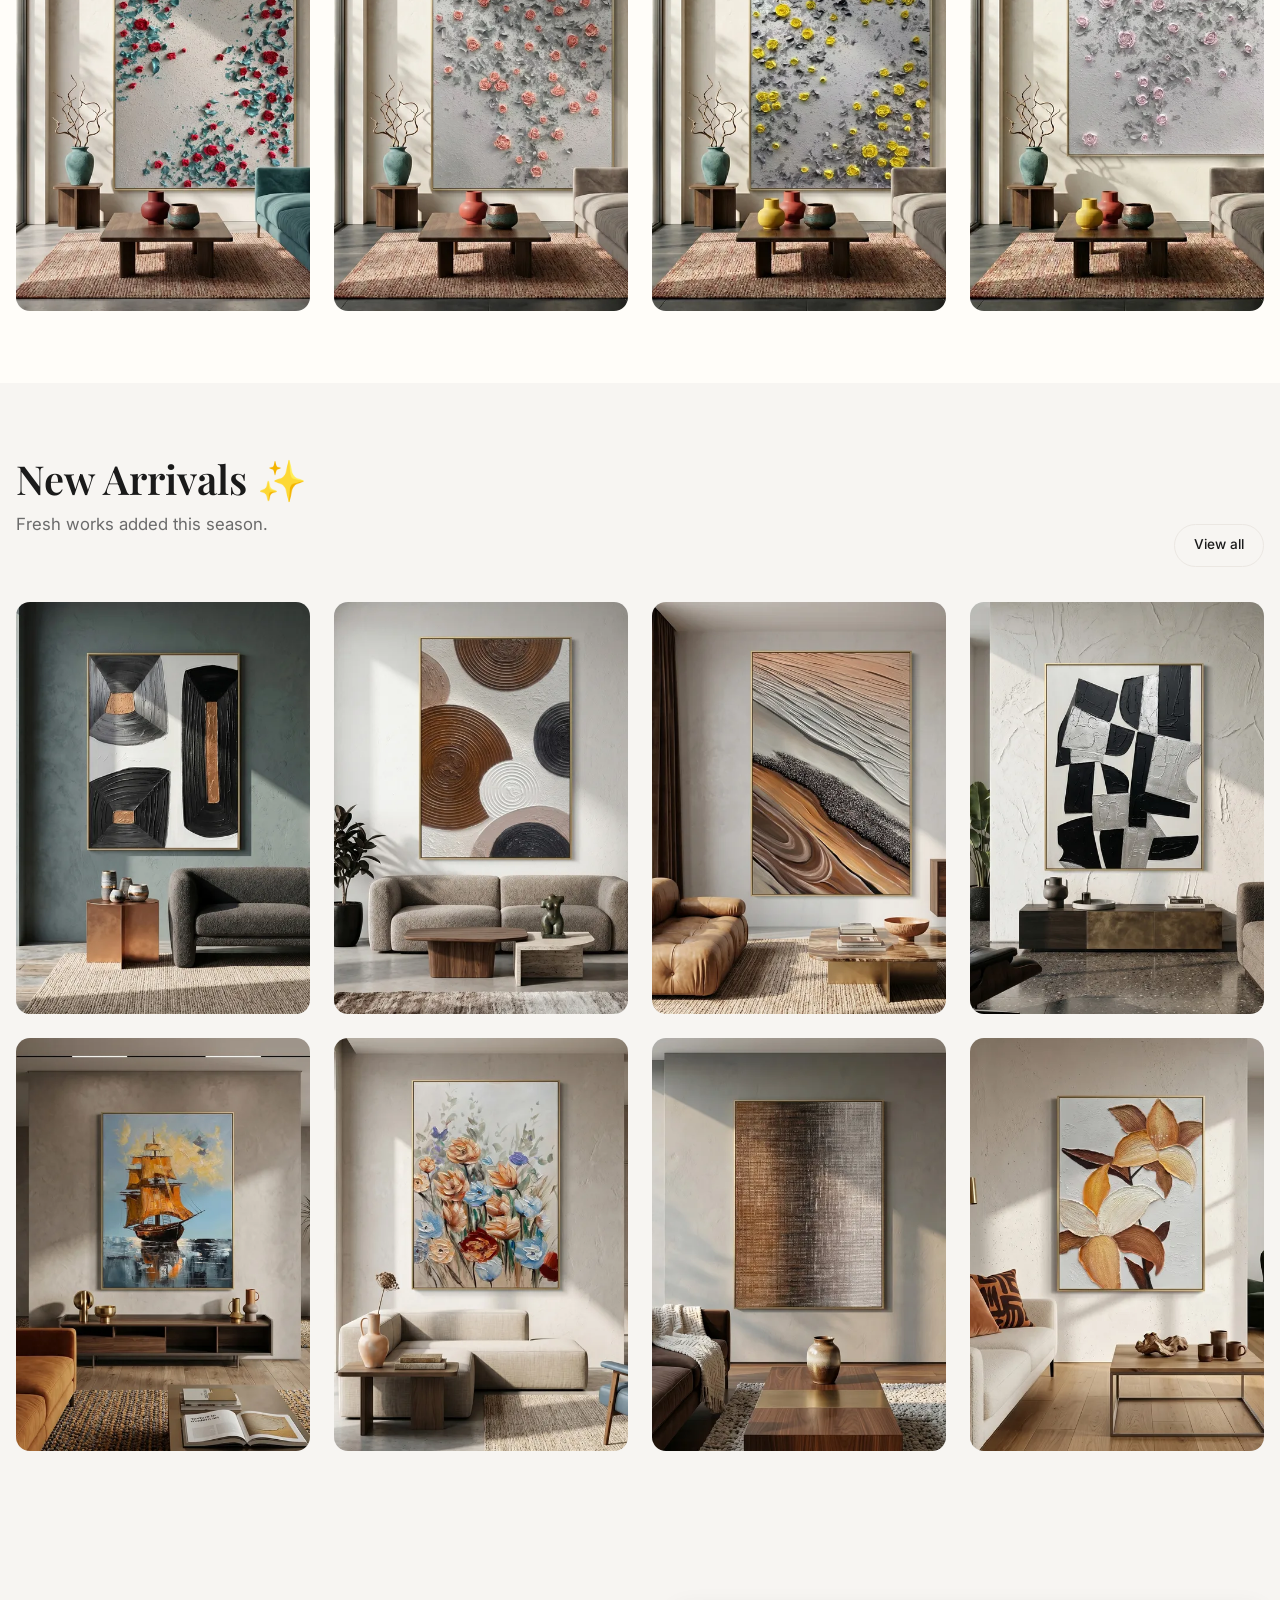
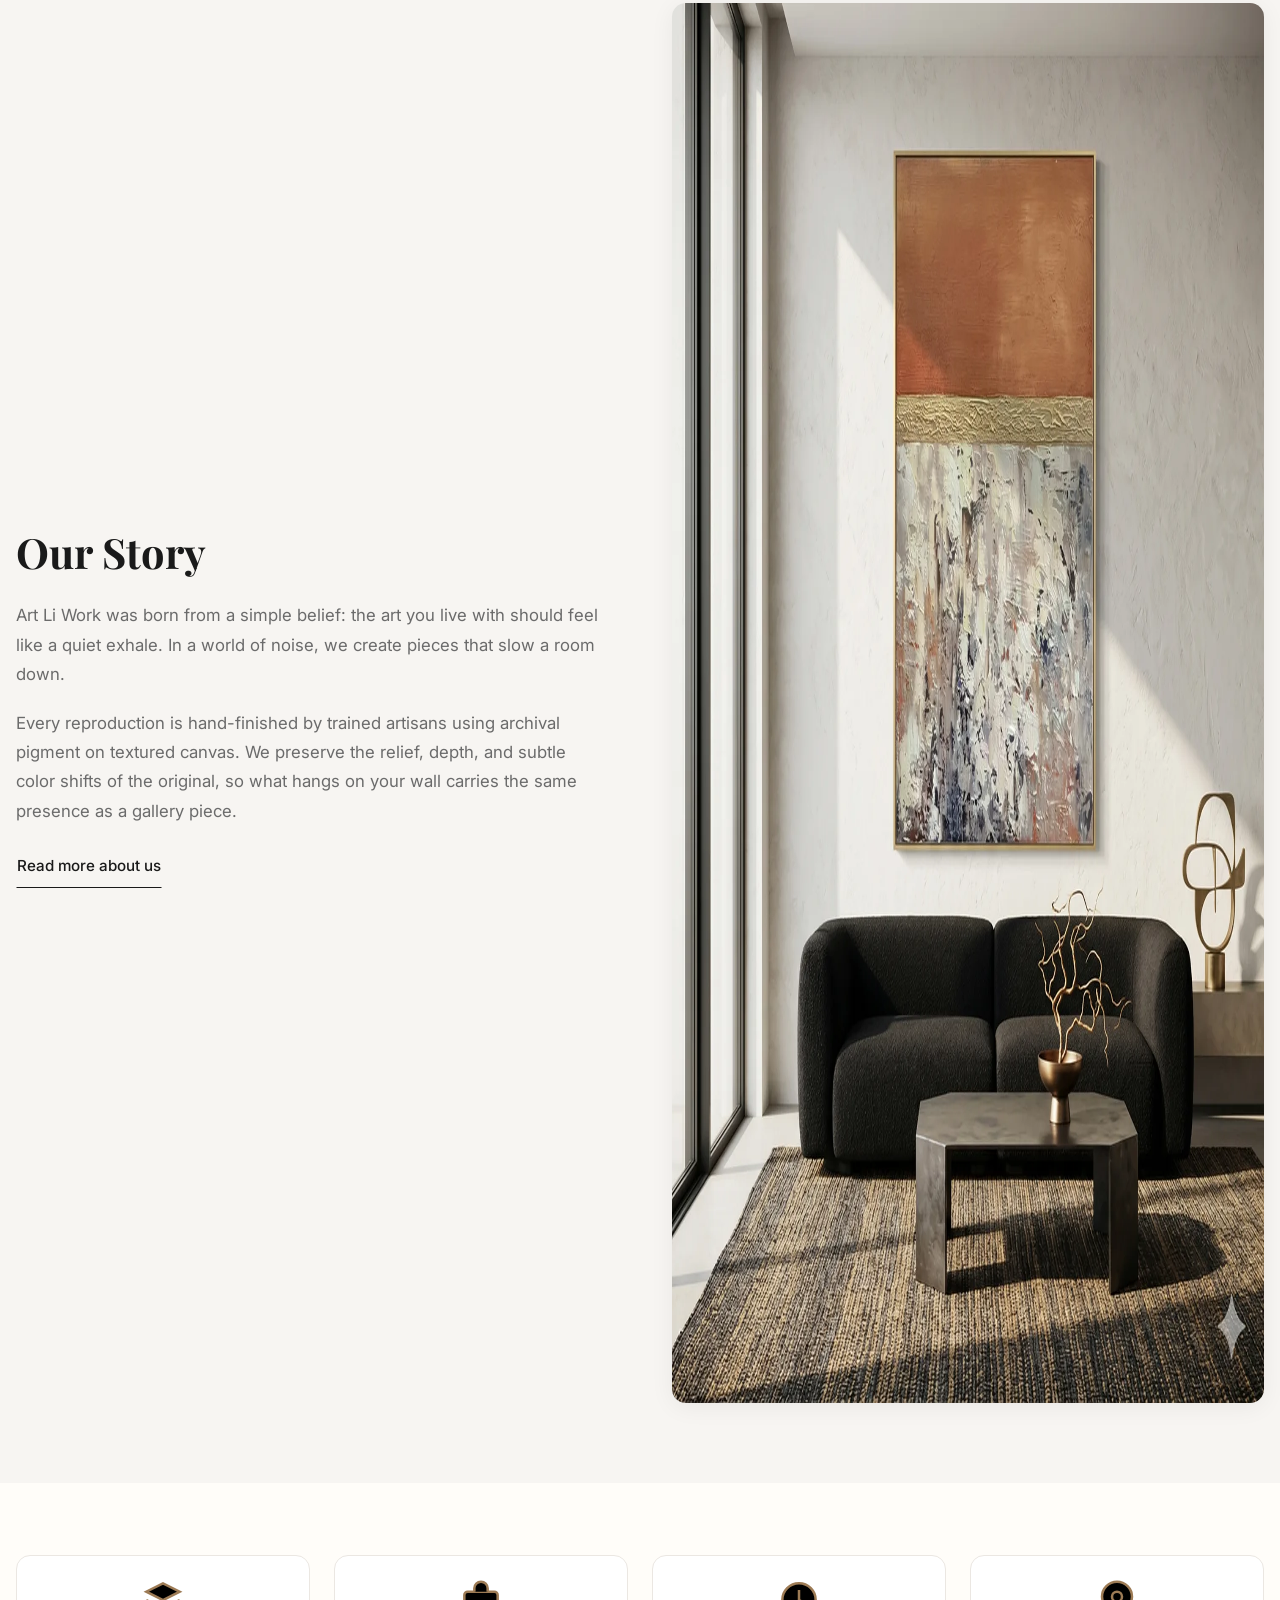
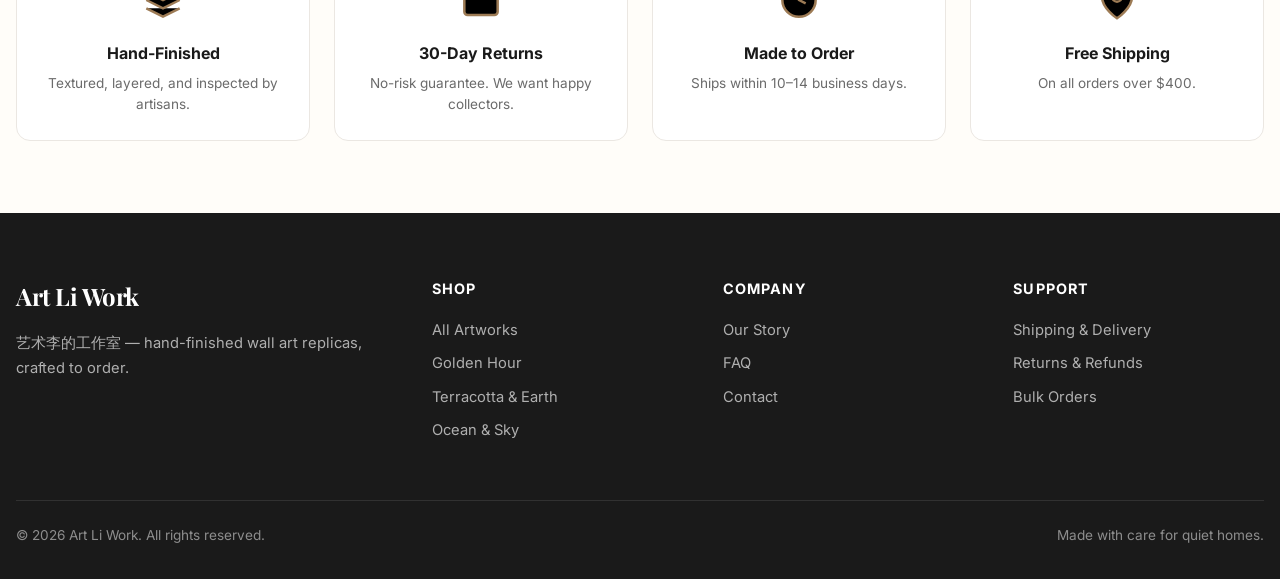
==== commit ca8bb178: "Fix copy: rewrite 31 descriptions, American spelling, drop empty categories, fix FAQ" ====
--- a/index.html
+++ b/index.html
@@ -84,7 +84,7 @@
         <div class="section-header">
           <div>
             <h2 class="section-title">Editor's Picks ✨</h2>
-            <p class="section-subtitle">Curated favourites for a polished interior.</p>
+            <p class="section-subtitle">Curated favorites for a polished interior.</p>
           </div>
           <a href="shop.html" class="btn btn-outline btn-sm">View all</a>
         </div>
@@ -110,7 +110,7 @@
         <div class="story-text">
           <h2>Our Story</h2>
           <p>Art Li Work was born from a simple belief: the art you live with should feel like a quiet exhale. In a world of noise, we create pieces that slow a room down.</p>
-          <p>Every reproduction is hand-finished by trained artisans using archival pigment on textured canvas. We preserve the relief, depth, and subtle colour shifts of the original work, so what hangs on your wall carries the same presence as a gallery piece.</p>
+          <p>Every reproduction is hand-finished by trained artisans using archival pigment on textured canvas. We preserve the relief, depth, and subtle color shifts of the original, so what hangs on your wall carries the same presence as a gallery piece.</p>
           <a href="about.html" class="btn btn-ghost">Read more about us</a>
         </div>
         <div class="story-image">
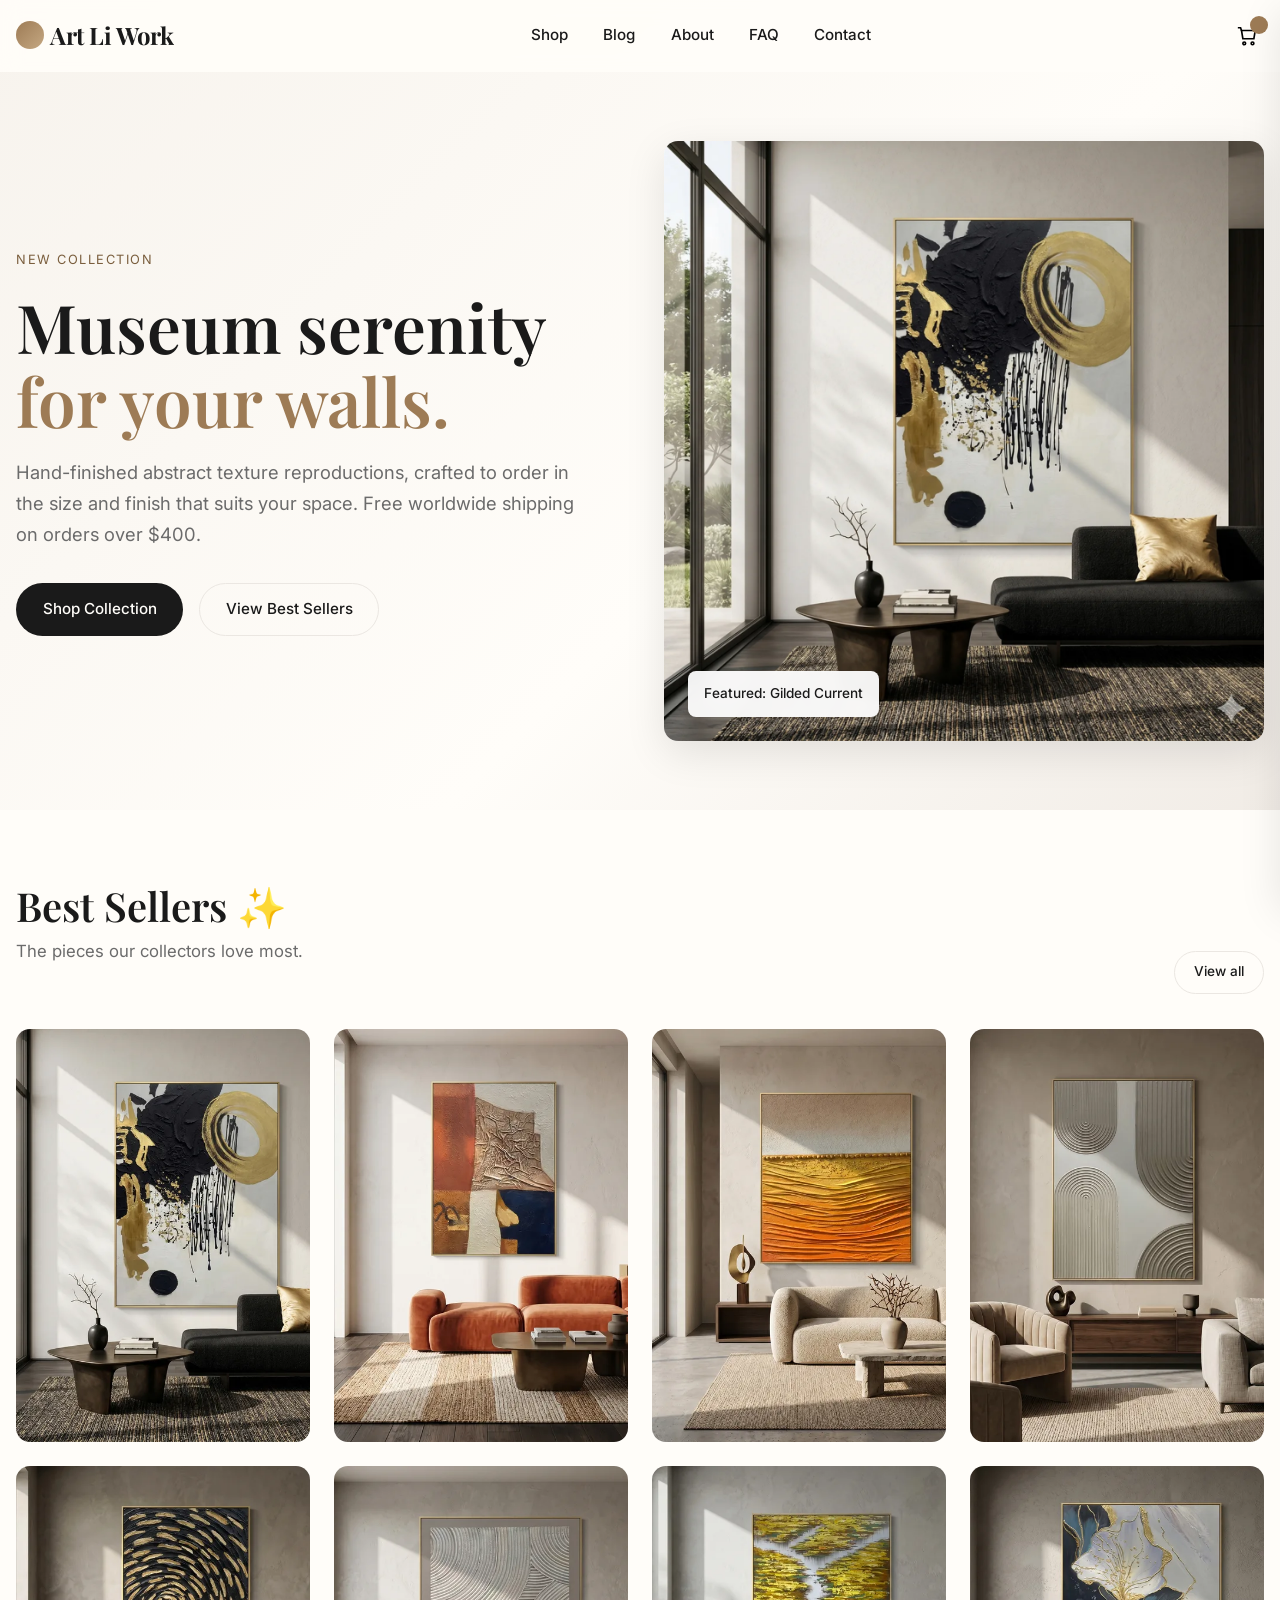
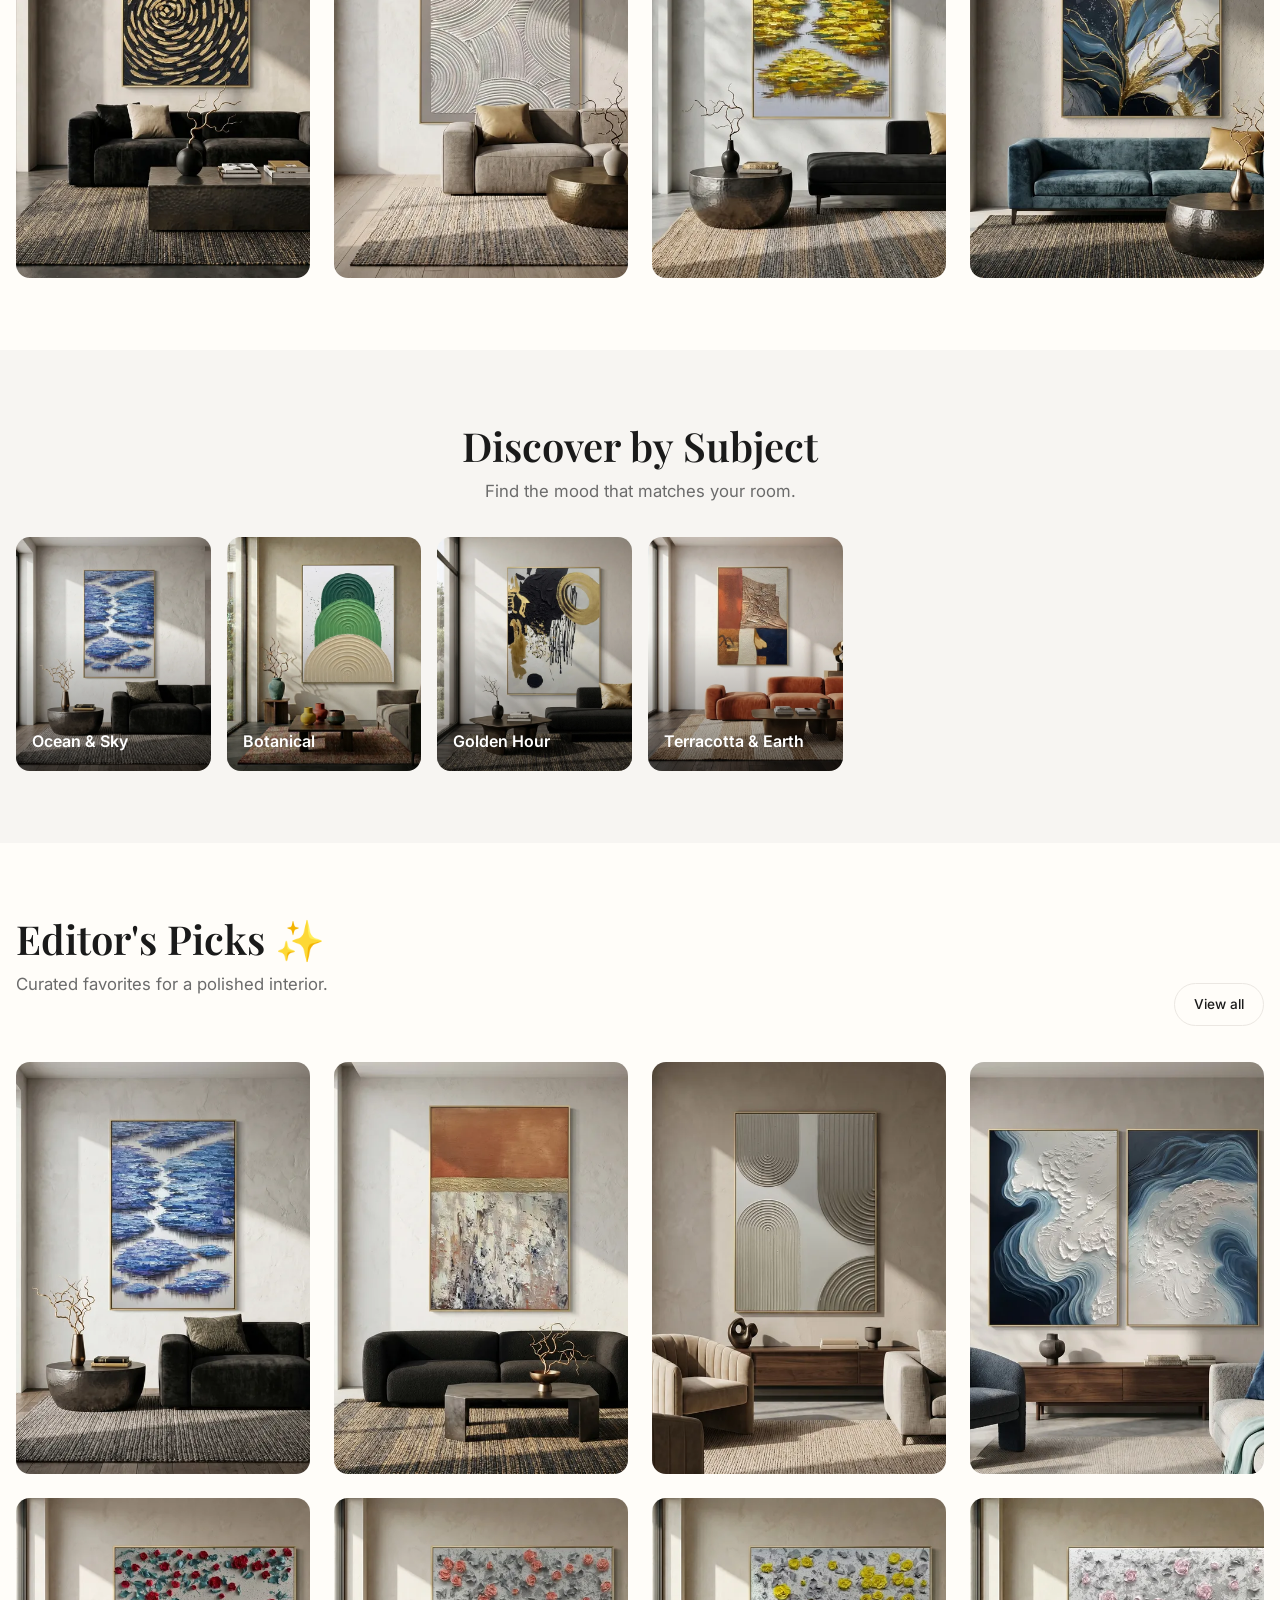
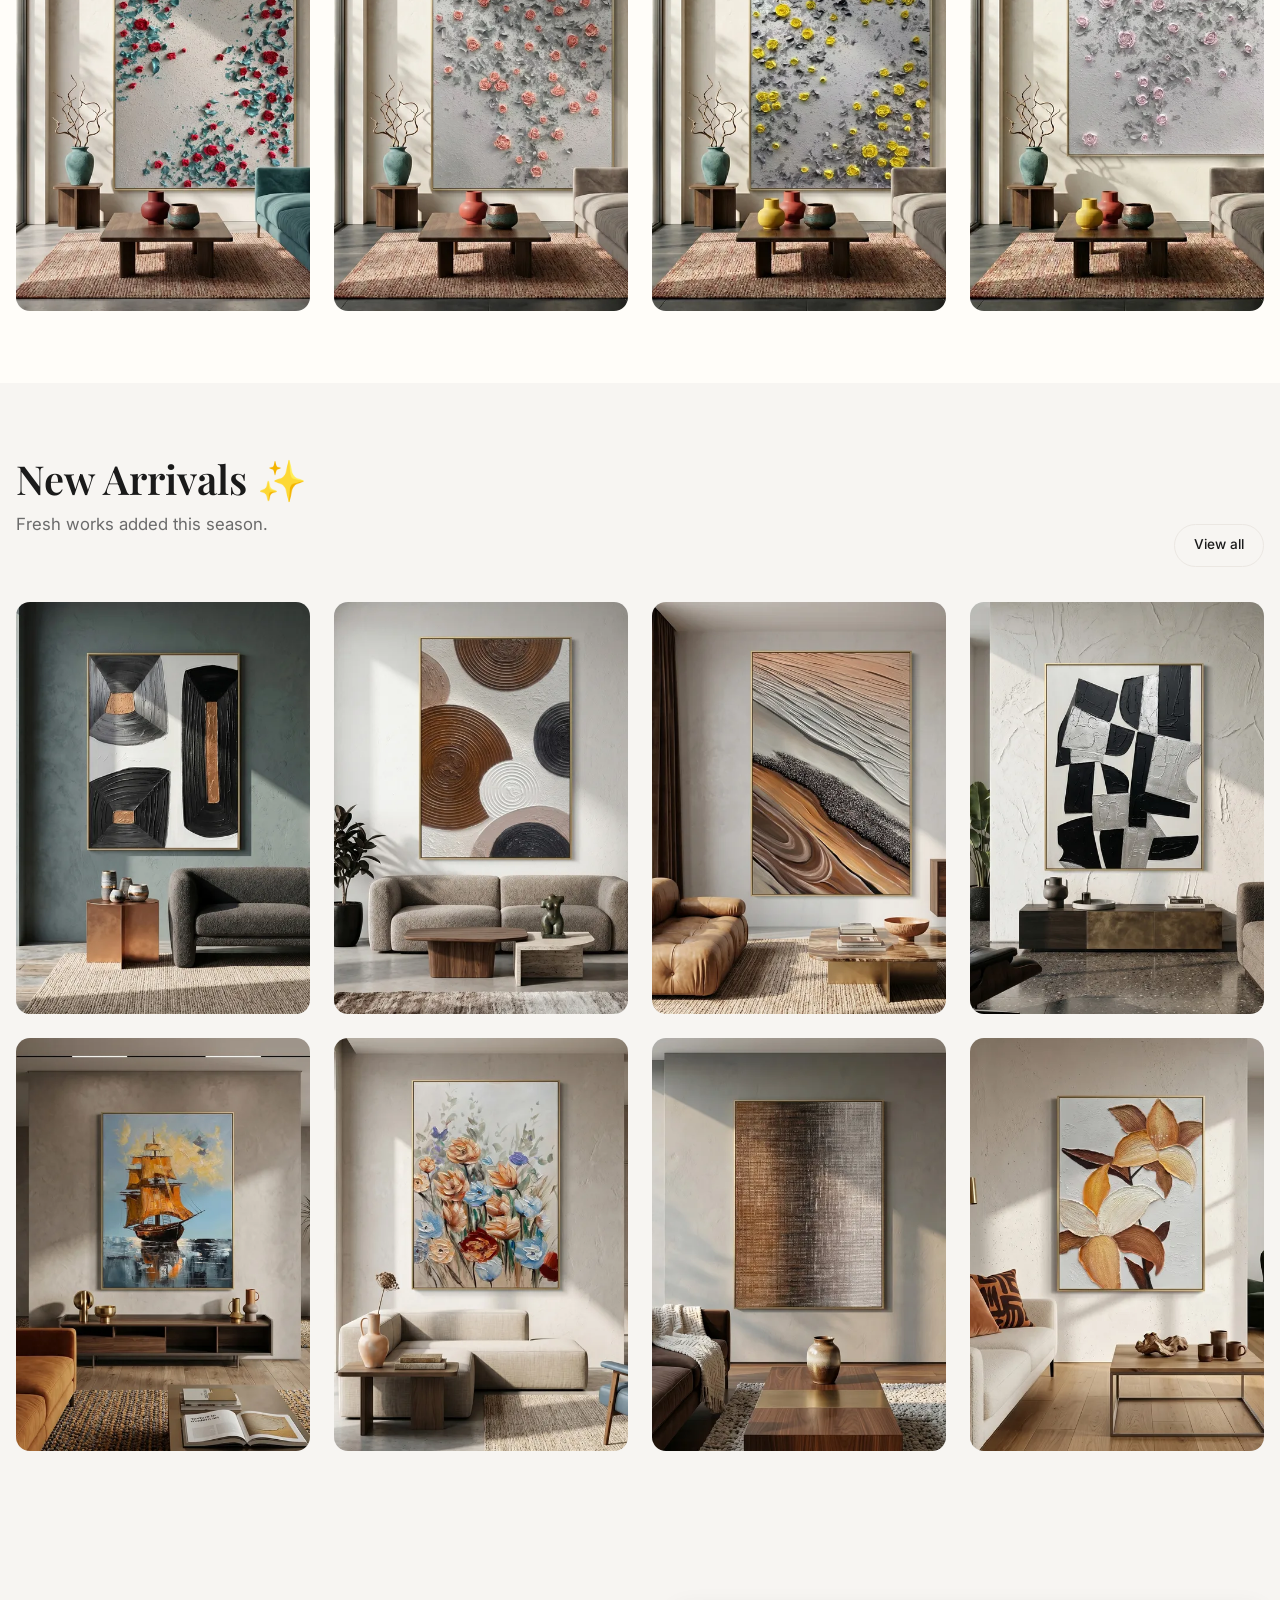
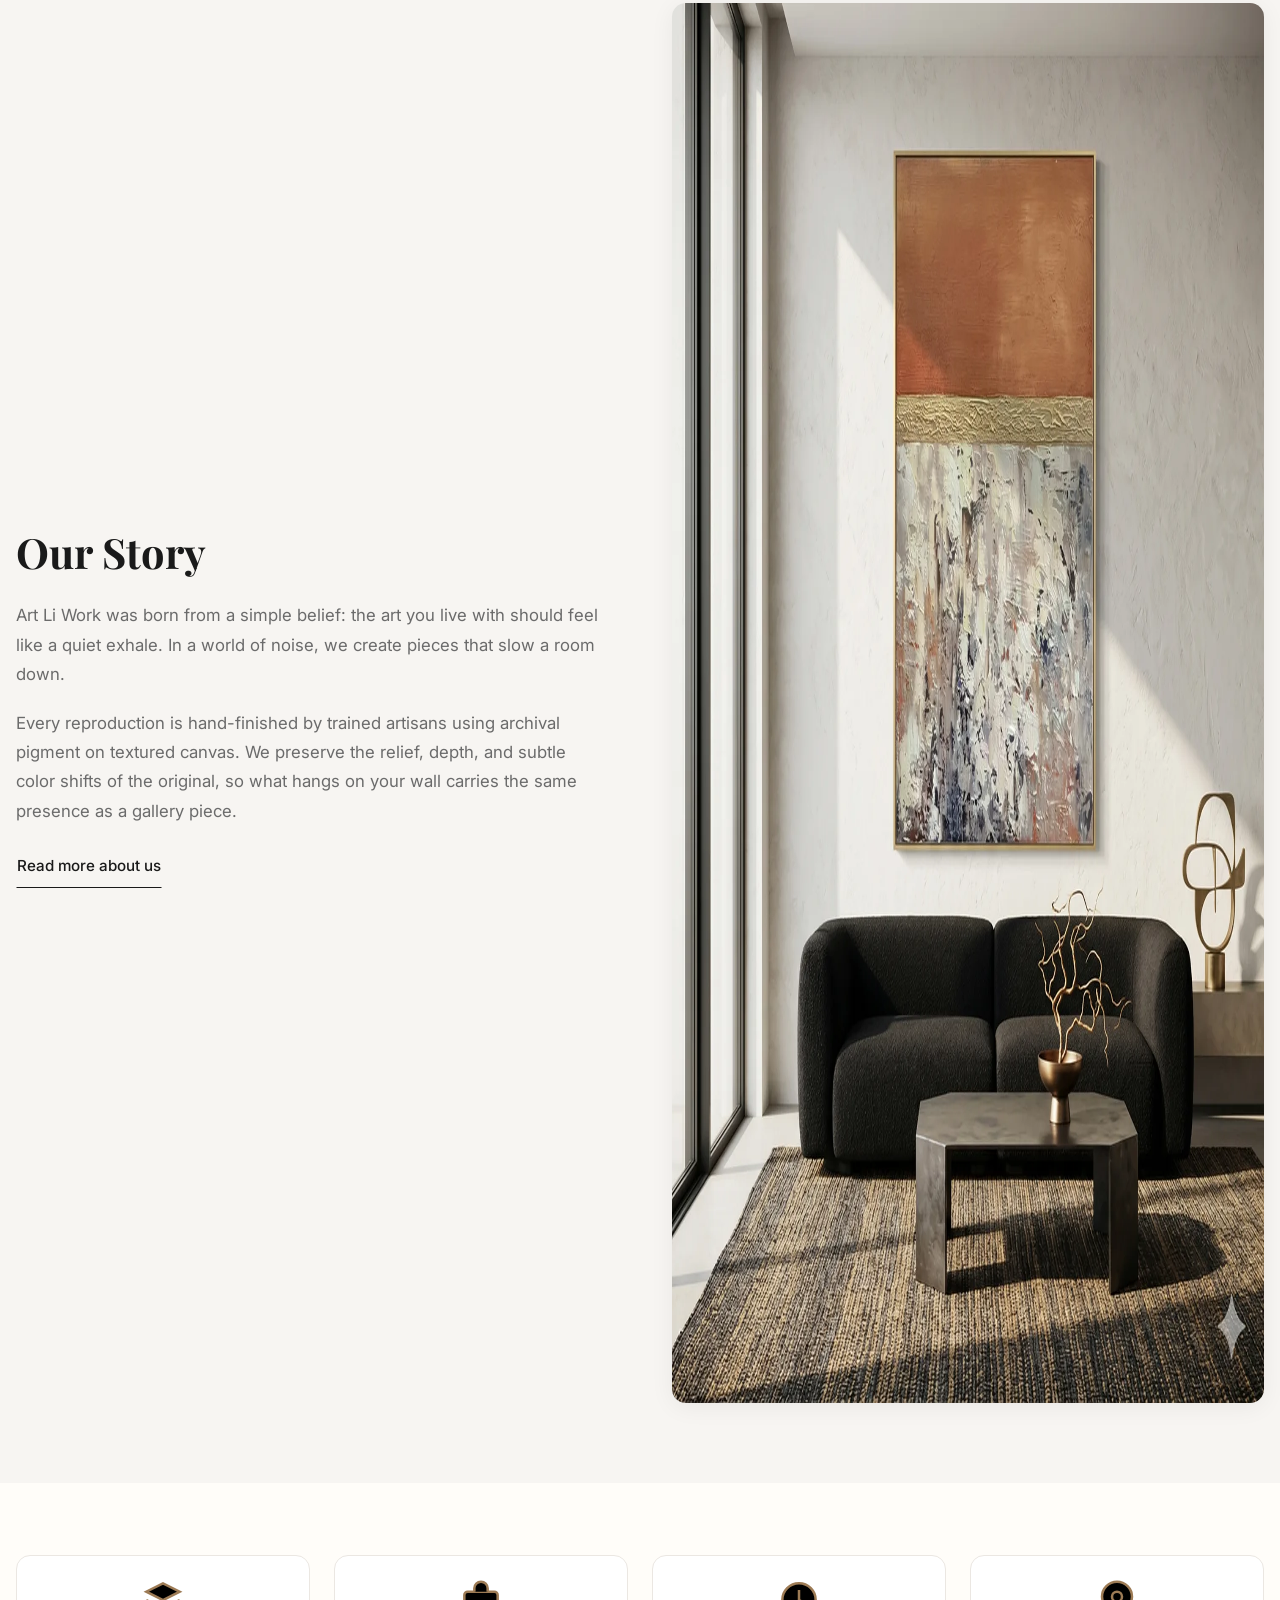
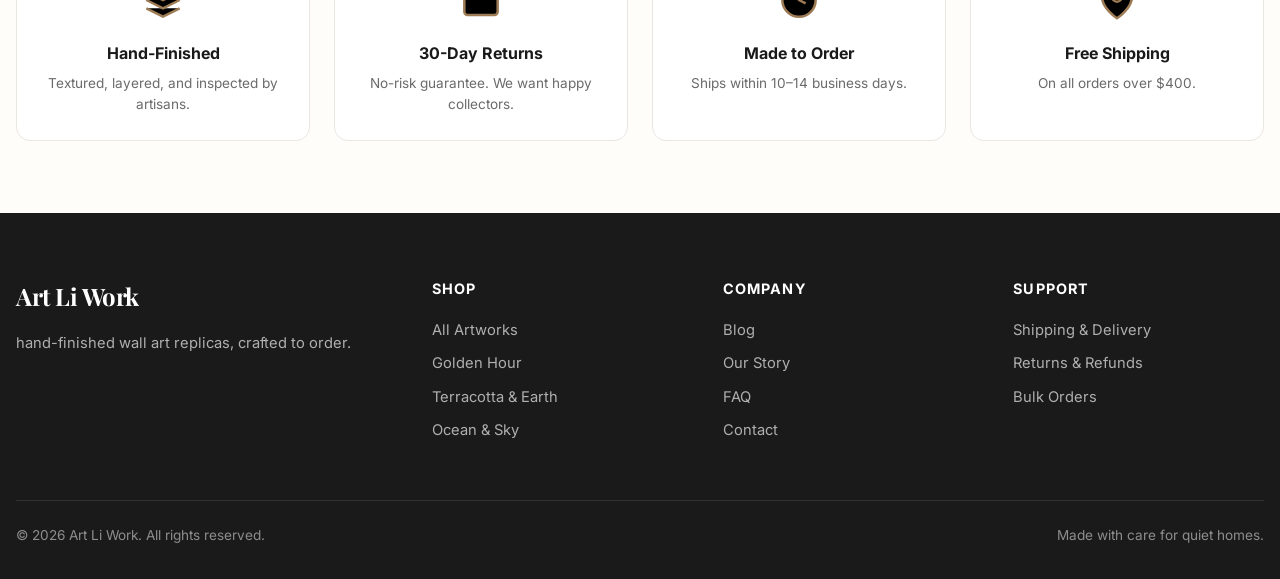
==== commit e5ee7c2c: "Add Blog/Journal pages, wire nav/footer links, remove all Chinese copy" ====
--- a/index.html
+++ b/index.html
@@ -20,6 +20,7 @@
       <nav>
         <ul class="nav-links">
           <li><a href="shop.html">Shop</a></li>
+          <li><a href="blog.html">Blog</a></li>
           <li><a href="about.html">About</a></li>
           <li><a href="faq.html">FAQ</a></li>
           <li><a href="contact.html">Contact</a></li>
@@ -155,7 +156,7 @@
             <span class="logo-mark" aria-hidden="true"></span>
             Art Li Work
           </a>
-          <p>艺术李的工作室 — hand-finished wall art replicas, crafted to order.</p>
+          <p>hand-finished wall art replicas, crafted to order.</p>
         </div>
         <div>
           <h4>Shop</h4>
@@ -166,6 +167,7 @@
         </div>
         <div>
           <h4>Company</h4>
+          <a href="blog.html">Blog</a>
           <a href="about.html">Our Story</a>
           <a href="faq.html">FAQ</a>
           <a href="contact.html">Contact</a>
--- a/css/style.css
+++ b/css/style.css
@@ -397,6 +397,33 @@
   .pd-grid { gap: 2rem; }
 }
 
+/* ===== Blog / Journal ===== */
+.post-grid { display: grid; grid-template-columns: repeat(auto-fill, minmax(320px, 1fr)); gap: 2rem; padding: 2rem 0 4rem; }
+.post-card { background: #fff; border-radius: var(--radius); overflow: hidden; box-shadow: var(--shadow); transition: transform .25s ease, box-shadow .25s ease; display: flex; flex-direction: column; }
+.post-card:hover { transform: translateY(-4px); box-shadow: var(--shadow-lg); }
+.post-card .card-image { display: block; overflow: hidden; aspect-ratio: 4 / 3; }
+.post-card .card-image img { width: 100%; height: 100%; object-fit: cover; transition: transform .4s ease; }
+.post-card:hover .card-image img { transform: scale(1.05); }
+.post-body { padding: 1.3rem 1.4rem 1.6rem; display: flex; flex-direction: column; gap: .5rem; flex: 1; }
+.post-meta { font-size: .74rem; color: var(--text-muted); text-transform: uppercase; letter-spacing: .06em; }
+.post-title { font-family: var(--font-heading); font-size: 1.25rem; line-height: 1.3; }
+.post-excerpt { color: var(--text-muted); font-size: .92rem; line-height: 1.6; flex: 1; }
+.post-more { margin-top: .3rem; font-size: .85rem; color: var(--accent); font-weight: 600; }
+
+/* Article view */
+.article { max-width: 760px; margin: 0 auto; padding: 2rem 0 4rem; }
+.article-back { display: inline-block; margin-bottom: 1.5rem; font-size: .85rem; color: var(--text-muted); }
+.article-cover { border-radius: var(--radius); overflow: hidden; margin: 1.5rem 0 2rem; box-shadow: var(--shadow); }
+.article-cover img { width: 100%; height: auto; display: block; }
+.article-meta { font-size: .8rem; color: var(--text-muted); text-transform: uppercase; letter-spacing: .06em; }
+.article h1 { font-family: var(--font-heading); font-size: clamp(1.8rem, 4vw, 2.6rem); line-height: 1.2; margin: .6rem 0 1.4rem; }
+.article-body { color: var(--text); line-height: 1.8; font-size: 1.05rem; }
+.article-body h2 { font-family: var(--font-heading); font-size: 1.4rem; margin: 2rem 0 .8rem; }
+.article-body p { margin-bottom: 1.1rem; color: var(--text-muted); }
+.article-body ul { margin: 0 0 1.2rem 1.2rem; color: var(--text-muted); }
+.article-body li { margin-bottom: .5rem; }
+.article-cta { margin-top: 2.5rem; padding: 2rem; background: var(--bg-2); border-radius: var(--radius); text-align: center; }
+
 @media (max-width: 768px) {
   :root { --header-h: 64px; }
   .nav-links {
@@ -408,6 +435,7 @@
   .hero-grid { grid-template-columns: 1fr; }
   .hero-image { order: -1; }
   .product-grid { grid-template-columns: repeat(2, 1fr); gap: 1rem; }
+  .post-grid { grid-template-columns: repeat(2, 1fr); gap: 1rem; }
   .category-grid { grid-template-columns: repeat(2, 1fr); }
   .features-grid { grid-template-columns: 1fr; }
   .story-grid, .contact-grid, .shop-layout { grid-template-columns: 1fr; }
@@ -420,6 +448,7 @@
 
 @media (max-width: 480px) {
   .product-grid { grid-template-columns: 1fr; }
+  .post-grid { grid-template-columns: 1fr; }
   .category-grid { grid-template-columns: 1fr 1fr; }
   .footer-grid { grid-template-columns: 1fr; }
   .hero-actions { flex-direction: column; }
